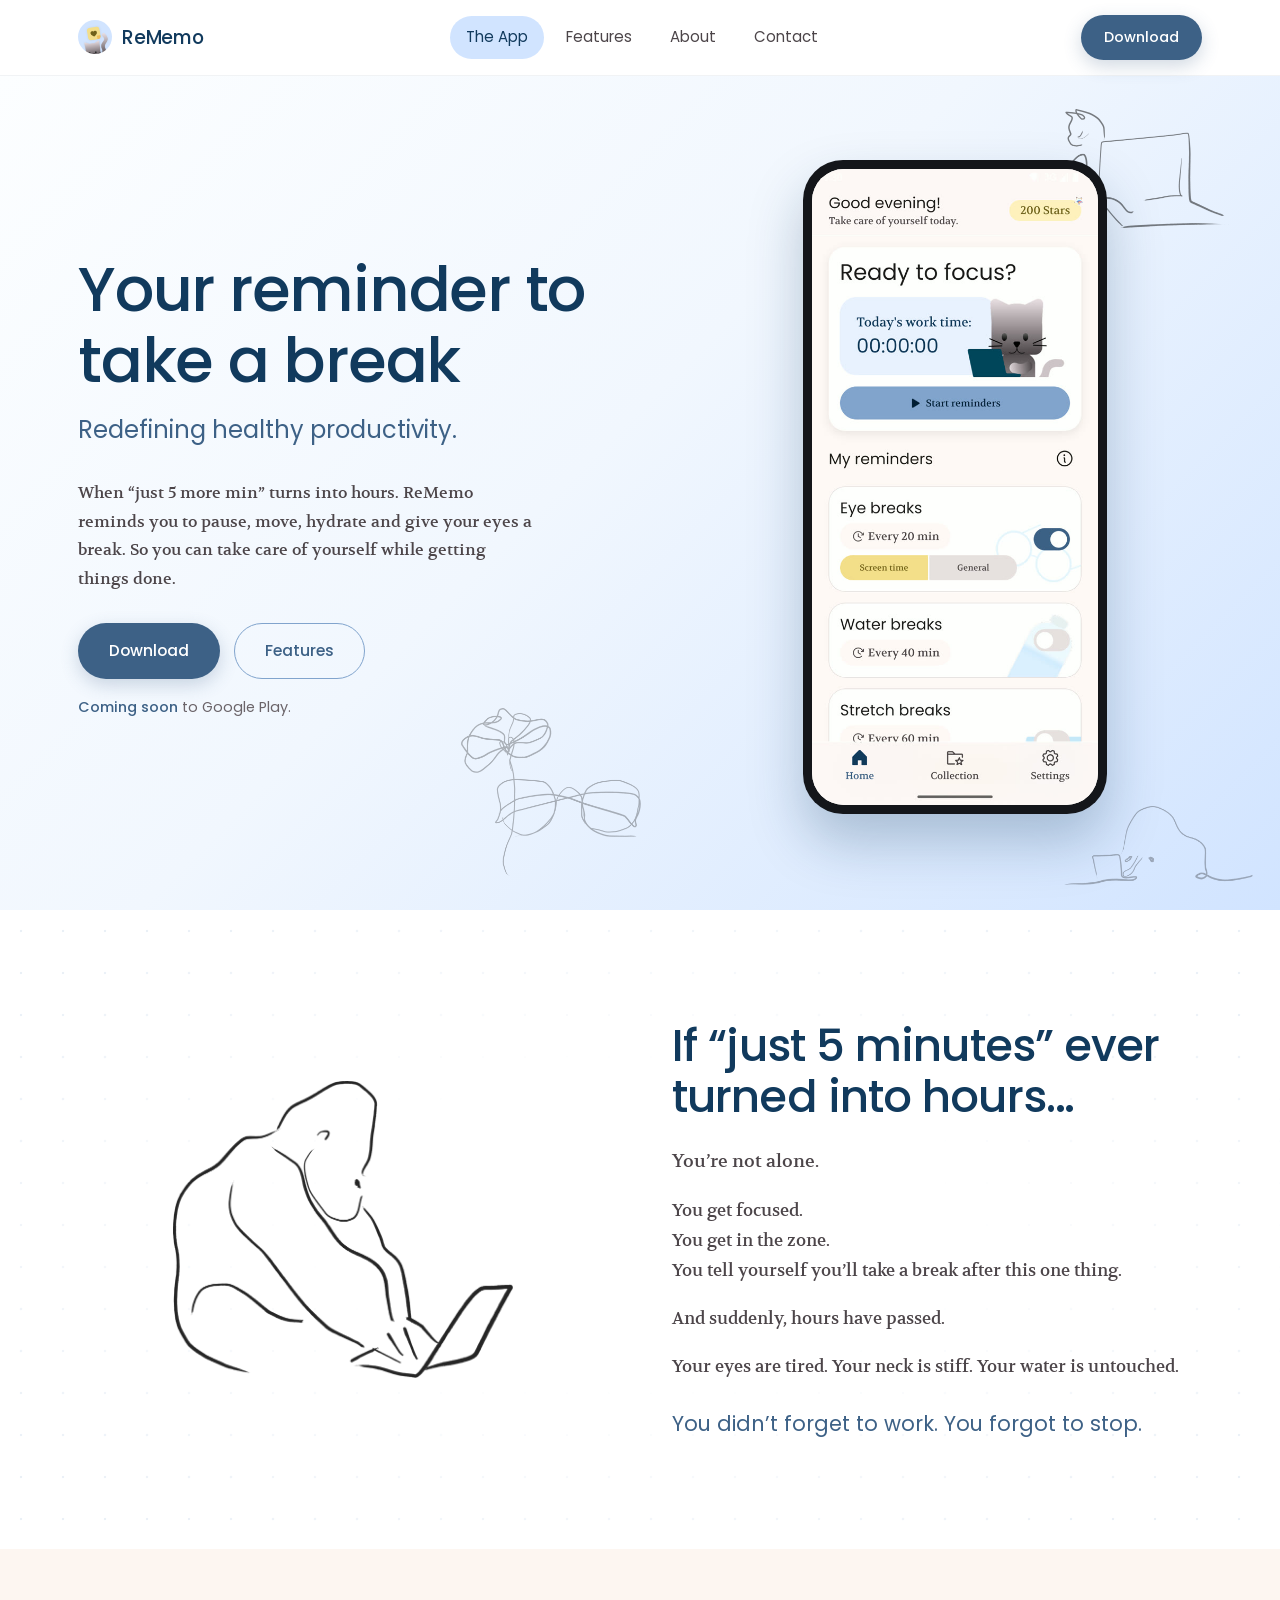
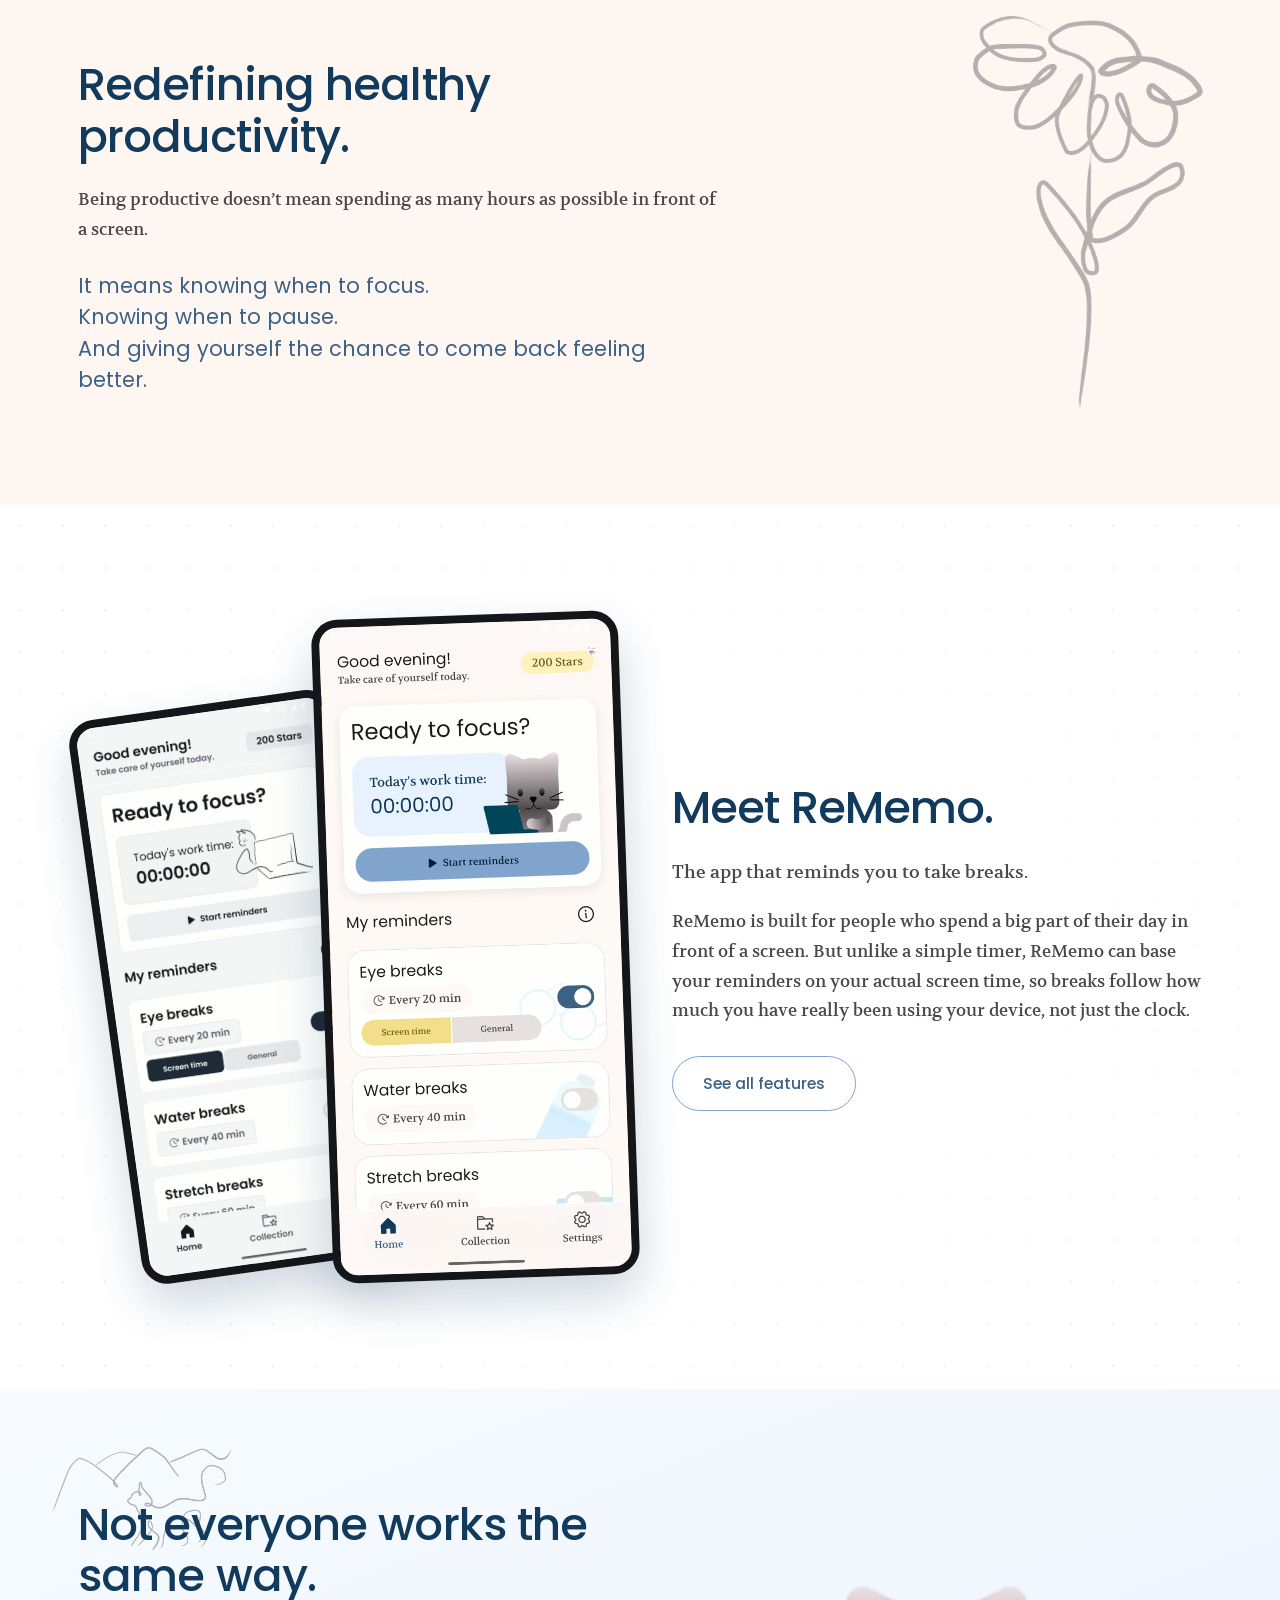
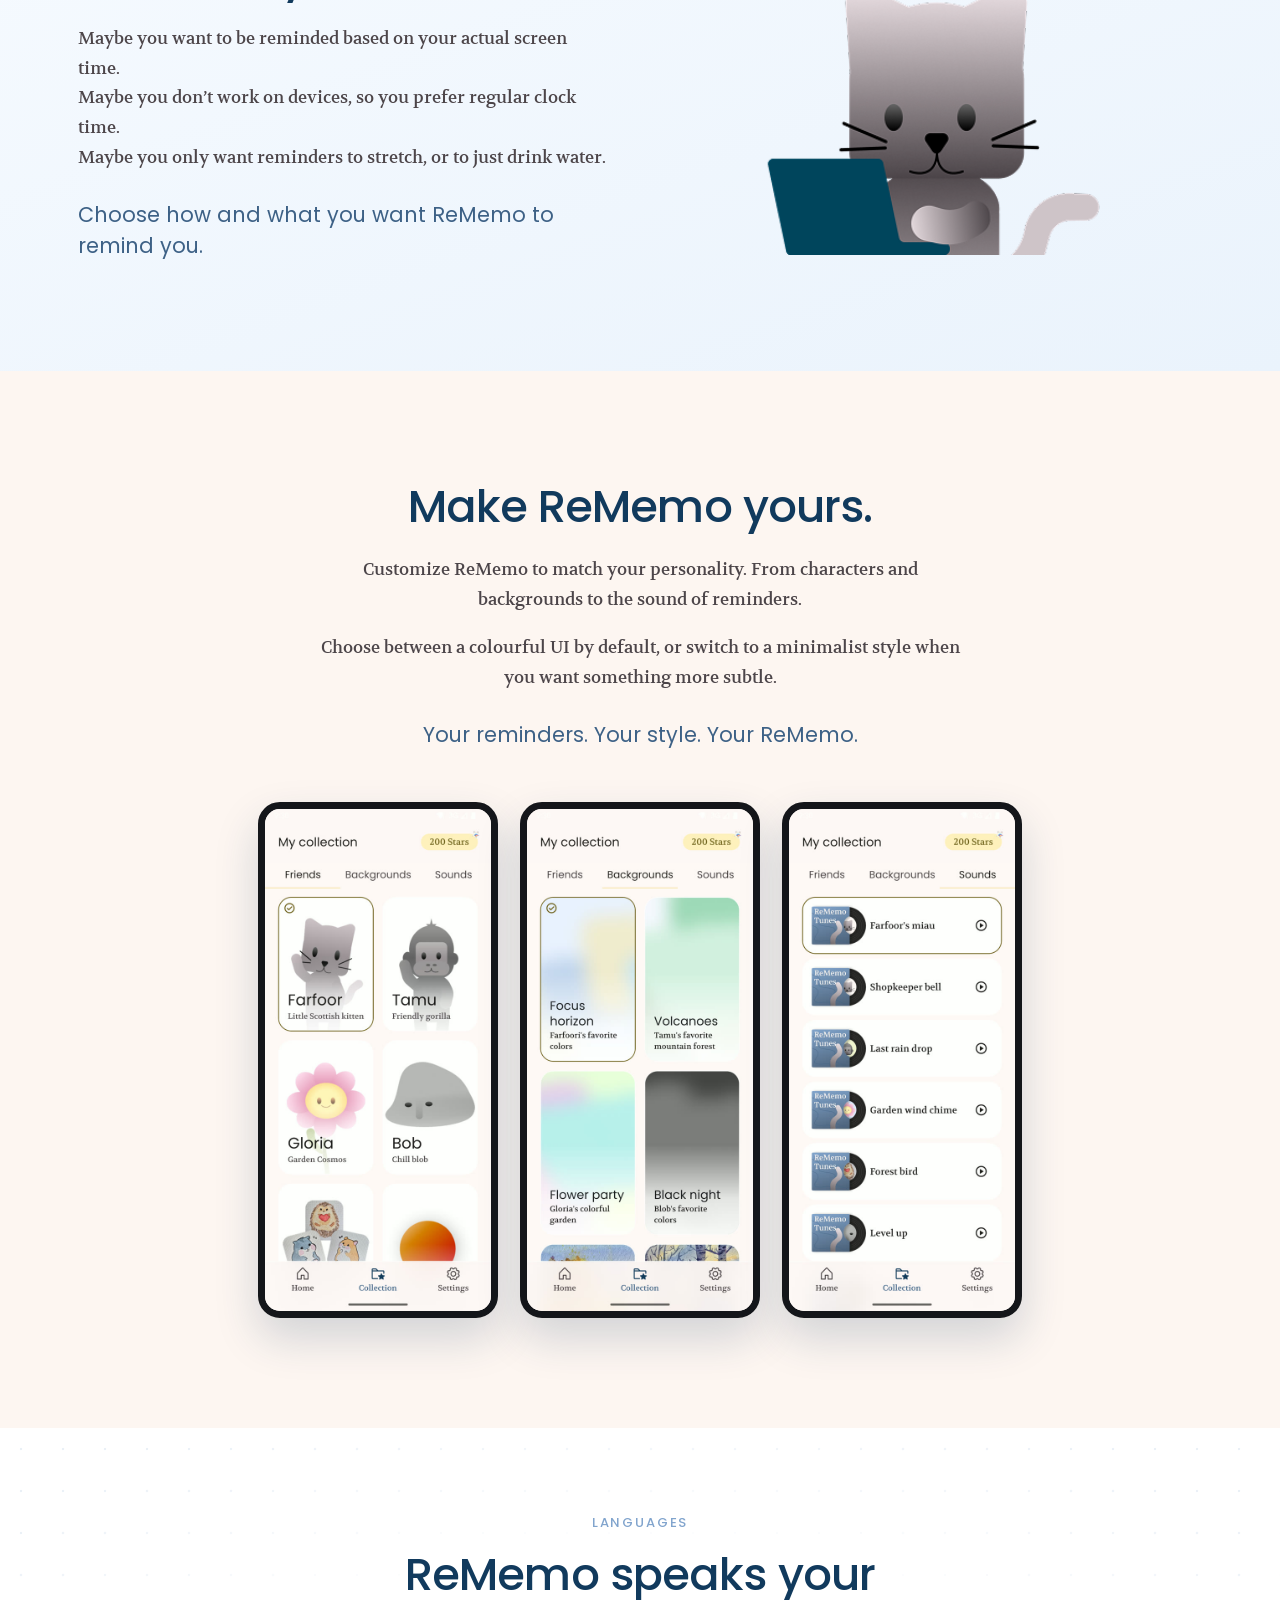
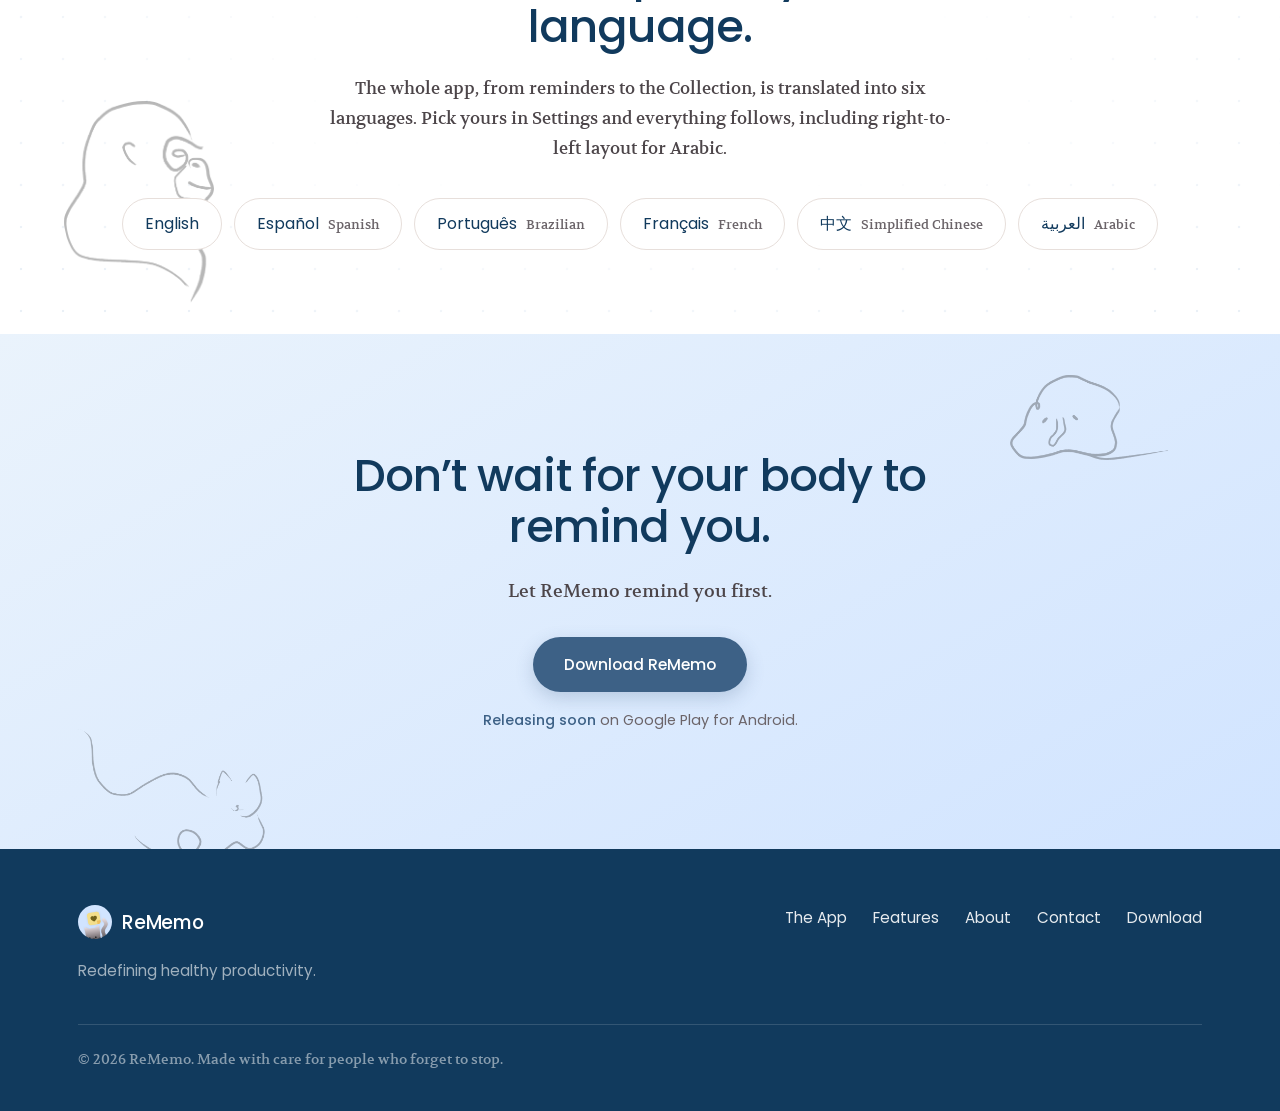
==== index.html @ aa5abb36 "Add languages, release-soon notes and custom reminder rules - a Languages band on the homepage and f" ====
<!doctype html>
<html lang="en">
<head>
<meta charset="utf-8">
<meta name="viewport" content="width=device-width, initial-scale=1">
<title>ReMemo | Your reminder to take a break</title>
<meta name="description" content="ReMemo reminds you to pause, move, hydrate and rest your eyes, based on your actual screen time rather than the clock.">
<meta property="og:title" content="ReMemo | Your reminder to take a break">
<meta property="og:description" content="Redefining healthy productivity. Break reminders that follow how much you have really been using your device.">
<meta property="og:type" content="website">
<meta property="og:image" content="assets/img/logo.png">
<link rel="icon" href="assets/img/favicon.png">
<link rel="preconnect" href="https://fonts.googleapis.com">
<link rel="preconnect" href="https://fonts.gstatic.com" crossorigin>
<link href="https://fonts.googleapis.com/css2?family=Poppins:wght@400;500;600&family=Volkhov:ital,wght@0,400;1,400&display=swap" rel="stylesheet">
<link rel="stylesheet" href="assets/css/style.css">
</head>
<body>

<header class="nav">
  <div class="nav__inner">
    <a class="brand" href="index.html">
      <img src="assets/img/logo.png" alt="">
      ReMemo
    </a>

    <nav>
      <ul class="nav__links">
        <li><a href="index.html" aria-current="page">The App</a></li>
        <li><a href="features.html">Features</a></li>
        <li><a href="about.html">About</a></li>
        <li><a href="contact.html">Contact</a></li>
        <li class="nav__cta-mobile">
          <a href="https://play.google.com/store/apps/details?id=com.rememo.app">Download</a>
        </li>
      </ul>
    </nav>

    <a class="btn btn--primary btn--sm nav__cta" href="https://play.google.com/store/apps/details?id=com.rememo.app">Download</a>

    <button class="nav__toggle" type="button" aria-label="Menu" aria-expanded="false"><span></span></button>
  </div>
</header>

<main>

  <!-- ================= HERO ================= -->
  <section class="hero">
    <img class="doodle doodle--float" src="assets/img/line/cat-work.png" alt=""
         style="top: 4%; right: 4%; width: 175px; --rot: 2deg;">
    <img class="doodle doodle--soft doodle--desktop" src="assets/img/line/flower-glasses.png" alt=""
         style="bottom: 4%; left: 36%; width: 180px;">
    <img class="doodle doodle--soft doodle--float doodle--desktop" src="assets/img/line/blob-work.png" alt=""
         style="bottom: 3%; right: 2%; width: 190px; --rot: -3deg;">

    <div class="container">
      <div class="hero__grid">
        <div>
          <h1>Your reminder to<br>take a break</h1>
          <p class="hero__sub">Redefining healthy productivity.</p>
          <p class="hero__copy">
            When &ldquo;just 5 more min&rdquo; turns into hours. ReMemo reminds you to pause, move,
            hydrate and give your eyes a break. So you can take care of yourself while
            getting things done.
          </p>
          <div class="btn-row">
            <a class="btn btn--primary" href="https://play.google.com/store/apps/details?id=com.rememo.app">Download</a>
            <a class="btn btn--ghost" href="features.html">Features</a>
          </div>
          <p class="note"><strong>Coming soon</strong> to Google Play.</p>
        </div>

        <div class="hero__art">
          <div class="phone">
            <div class="phone__screen">
              <img class="phone__a" src="assets/img/screens/home-minimal-light.jpg" alt="ReMemo home screen in the minimalist style">
              <img class="phone__b" src="assets/img/screens/home-default.jpg" alt="ReMemo home screen in the default colourful style">
            </div>
          </div>
        </div>
      </div>
    </div>
  </section>

  <!-- ================= THE PROBLEM ================= -->
  <section class="section">
    <div class="sparkles"></div>
    <div class="container">
      <div class="split split--art-first">
        <div class="split__art reveal">
          <img class="doodle-inline" src="assets/img/line/gorilla-work.png" alt=""
               style="width: min(340px, 80%); filter: brightness(0); opacity: 0.85;">
        </div>
        <div class="reveal">
          <h2>If &ldquo;just 5 minutes&rdquo; ever turned into hours&hellip;</h2>
          <p class="lead">You&rsquo;re not alone.</p>
          <p>
            You get focused.<br>
            You get in the zone.<br>
            You tell yourself you&rsquo;ll take a break after this one thing.
          </p>
          <p>And suddenly, hours have passed.</p>
          <p>Your eyes are tired. Your neck is stiff. Your water is untouched.</p>
          <p class="accent-line">You didn&rsquo;t forget to work. You forgot to stop.</p>
        </div>
      </div>
    </div>
  </section>

  <!-- ================= THE IDEA ================= -->
  <section class="section section--warm">
    <img class="doodle doodle--soft" src="assets/img/line/flower-happy.png" alt=""
         style="top: 12%; right: 6%; width: 230px;">
    <div class="container">
      <div class="measure reveal">
        <h2>Redefining healthy productivity.</h2>
        <p>
          Being productive doesn&rsquo;t mean spending as many hours as possible in front of
          a screen.
        </p>
        <p class="accent-line">
          It means knowing when to focus.<br>
          Knowing when to pause.<br>
          And giving yourself the chance to come back feeling better.
        </p>
      </div>
    </div>
  </section>

  <!-- ================= MEET REMEMO ================= -->
  <section class="section">
    <div class="sparkles"></div>
    <div class="container">
      <div class="split split--art-first">
        <div class="split__art reveal">
          <div class="phone-pair">
            <img src="assets/img/screens/home-minimal-light.jpg" alt="ReMemo in the minimalist style">
            <img src="assets/img/screens/home-default.jpg" alt="ReMemo in the default style">
          </div>
        </div>
        <div class="reveal">
          <h2>Meet ReMemo.</h2>
          <p class="lead">The app that reminds you to take breaks.</p>
          <p>
            ReMemo is built for people who spend a big part of their day in front of a
            screen. But unlike a simple timer, ReMemo can base your reminders on your
            actual screen time, so breaks follow how much you have really been using
            your device, not just the clock.
          </p>
          <div class="btn-row">
            <a class="btn btn--ghost" href="features.html">See all features</a>
          </div>
        </div>
      </div>
    </div>
  </section>

  <!-- ================= YOUR WAY ================= -->
  <section class="section section--sky">
    <img class="doodle doodle--soft doodle--float" src="assets/img/line/cat-horizon.png" alt=""
         style="top: 10%; left: 4%; width: 180px; --rot: -4deg;">
    <div class="container">
      <div class="split">
        <div class="reveal">
          <h2>Not everyone works the same way.</h2>
          <p>
            Maybe you want to be reminded based on your actual screen time.<br>
            Maybe you don&rsquo;t work on devices, so you prefer regular clock time.<br>
            Maybe you only want reminders to stretch, or to just drink water.
          </p>
          <p class="accent-line">Choose how and what you want ReMemo to remind you.</p>
        </div>
        <div class="split__art reveal">
          <img src="assets/img/cat-colour.png" alt=""
               style="width: min(360px, 82%); margin-inline: auto;">
        </div>
      </div>
    </div>
  </section>

  <!-- ================= MAKE IT YOURS ================= -->
  <section class="section section--warm">
    <div class="container">
      <div class="measure center reveal" style="text-align: center;">
        <h2>Make ReMemo yours.</h2>
        <p>
          Customize ReMemo to match your personality. From characters and backgrounds
          to the sound of reminders.
        </p>
        <p>
          Choose between a colourful UI by default, or switch to a minimalist style
          when you want something more subtle.
        </p>
        <p class="accent-line">Your reminders. Your style. Your ReMemo.</p>
      </div>

      <div class="rail reveal" style="margin-top: 52px;">
        <div class="rail__track">
          <img class="screen-shot" src="assets/img/screens/collection-friends.jpg" alt="Collection of characters to unlock">
          <img class="screen-shot" src="assets/img/screens/collection-backgrounds.jpg" alt="Collection of backgrounds to unlock">
          <img class="screen-shot" src="assets/img/screens/collection-sounds.jpg" alt="Collection of reminder sounds">
          <img class="screen-shot dup" src="assets/img/screens/collection-friends.jpg" alt="" aria-hidden="true">
          <img class="screen-shot dup" src="assets/img/screens/collection-backgrounds.jpg" alt="" aria-hidden="true">
          <img class="screen-shot dup" src="assets/img/screens/collection-sounds.jpg" alt="" aria-hidden="true">
        </div>
      </div>
    </div>
  </section>

  <!-- ================= LANGUAGES ================= -->
  <section class="section section--tight">
    <div class="sparkles"></div>
    <img class="doodle doodle--soft" src="assets/img/line/gorilla-happy.png" alt=""
         style="bottom: 6%; left: 5%; width: 150px;">
    <div class="container">
      <div class="measure center reveal" style="text-align: center;">
        <p class="eyebrow">Languages</p>
        <h2>ReMemo speaks your language.</h2>
        <p>
          The whole app, from reminders to the Collection, is translated into six
          languages. Pick yours in Settings and everything follows, including
          right-to-left layout for Arabic.
        </p>
      </div>

      <div class="langs reveal">
        <div class="lang">English</div>
        <div class="lang">Espa&ntilde;ol <span>Spanish</span></div>
        <div class="lang">Portugu&ecirc;s <span>Brazilian</span></div>
        <div class="lang">Fran&ccedil;ais <span>French</span></div>
        <div class="lang">&#20013;&#25991; <span>Simplified Chinese</span></div>
        <div class="lang">&#1575;&#1604;&#1593;&#1585;&#1576;&#1610;&#1577; <span>Arabic</span></div>
      </div>
    </div>
  </section>

  <!-- ================= CTA ================= -->
  <section class="cta">
    <img class="doodle doodle--soft" src="assets/img/line/cat-happy.png" alt=""
         style="bottom: -4%; left: 6%; width: 190px;">
    <img class="doodle doodle--soft" src="assets/img/line/blob-happy.png" alt=""
         style="top: 8%; right: 7%; width: 180px;">
    <div class="container">
      <div class="reveal">
        <h2>Don&rsquo;t wait for your body to remind you.</h2>
        <p class="lead" style="max-width: 520px; margin-inline: auto;">
          Let ReMemo remind you first.
        </p>
        <div class="btn-row" style="justify-content: center;">
          <a class="btn btn--primary" href="https://play.google.com/store/apps/details?id=com.rememo.app">Download ReMemo</a>
        </div>
        <p class="note"><strong>Releasing soon</strong> on Google Play for Android.</p>
      </div>
    </div>
  </section>

</main>

<footer class="footer">
  <div class="container">
    <div class="footer__top">
      <div>
        <a class="brand" href="index.html">
          <img src="assets/img/logo.png" alt="">
          ReMemo
        </a>
        <p class="footer__tag">Redefining healthy productivity.</p>
      </div>
      <nav class="footer__links">
        <a href="index.html">The App</a>
        <a href="features.html">Features</a>
        <a href="about.html">About</a>
        <a href="contact.html">Contact</a>
        <a href="https://play.google.com/store/apps/details?id=com.rememo.app">Download</a>
      </nav>
    </div>
    <p class="footer__bottom">&copy; 2026 ReMemo. Made with care for people who forget to stop.</p>
  </div>
</footer>

<script src="assets/js/main.js"></script>
</body>
</html>
---- assets/css/style.css ----
/* ==========================================================================
   ReMemo — marketing site
   Design system lifted from the app itself (src/constants/theme.ts):
   the MD3 palette, Poppins for headings, Volkhov for body copy.
   ========================================================================== */

:root {
  /* Ink */
  --ink: #113A5D;          /* onPrimaryContainer — headings */
  --ink-strong: #1D1B1A;   /* onSurface */
  --body: #4C4549;         /* onSurfaceVariant */
  --body-soft: #6B6469;

  /* Brand */
  --primary: #3D6186;
  --primary-dark: #2F4E6E;
  --primary-soft: #81A4CD;
  --sky: #D1E4FF;
  --sky-pale: #EAF3FC;
  --yellow: #F3DE8A;
  --yellow-ink: #6D5E17;

  /* Surfaces */
  --white: #FFFFFF;
  --cream: #FFF8F6;
  --warm: #FDF6F1;
  --line: #E7DFDB;

  /* Shape */
  --r-sm: 12px;
  --r-md: 20px;
  --r-lg: 28px;
  --r-pill: 999px;

  --container: 1180px;
  --nav-h: 76px;
}

/* --------------------------------------------------------------------------
   Reset
   -------------------------------------------------------------------------- */
*, *::before, *::after { box-sizing: border-box; }

html { scroll-behavior: smooth; }

body {
  margin: 0;
  background: var(--white);
  color: var(--body);
  font-family: 'Volkhov', Georgia, 'Times New Roman', serif;
  font-size: 17px;
  line-height: 1.75;
  -webkit-font-smoothing: antialiased;
  overflow-x: hidden;
}

img { max-width: 100%; display: block; }

a { color: var(--primary); }

h1, h2, h3, h4, .font-display {
  font-family: 'Poppins', 'Segoe UI', system-ui, sans-serif;
  color: var(--ink);
  font-weight: 500;
  line-height: 1.15;
  letter-spacing: -0.02em;
  margin: 0 0 0.5em;
}

h1 { font-size: clamp(2.4rem, 5.2vw, 3.9rem); }
h2 { font-size: clamp(1.9rem, 3.6vw, 2.8rem); }
h3 { font-size: clamp(1.3rem, 2vw, 1.65rem); }

p { margin: 0 0 1.1em; }
p:last-child { margin-bottom: 0; }

.container {
  width: 100%;
  max-width: var(--container);
  margin-inline: auto;
  padding-inline: 28px;
}

/* --------------------------------------------------------------------------
   Navigation
   -------------------------------------------------------------------------- */
.nav {
  position: sticky;
  top: 0;
  z-index: 100;
  height: var(--nav-h);
  display: flex;
  align-items: center;
  backdrop-filter: blur(14px);
  -webkit-backdrop-filter: blur(14px);
  background: rgba(255, 255, 255, 0.72);
  border-bottom: 1px solid rgba(17, 58, 93, 0.06);
}

.nav__inner {
  display: flex;
  align-items: center;
  justify-content: space-between;
  gap: 24px;
  width: 100%;
  max-width: var(--container);
  margin-inline: auto;
  padding-inline: 28px;
}

.brand {
  display: inline-flex;
  align-items: center;
  gap: 10px;
  font-family: 'Poppins', sans-serif;
  font-size: 1.18rem;
  font-weight: 500;
  color: var(--ink);
  text-decoration: none;
  letter-spacing: -0.01em;
}
.brand img {
  width: 34px;
  height: 34px;
  border-radius: 50%;
  object-fit: cover;
}

.nav__links {
  display: flex;
  align-items: center;
  gap: 6px;
  list-style: none;
  margin: 0;
  padding: 0;
}
.nav__links a {
  display: inline-block;
  padding: 8px 16px;
  border-radius: var(--r-pill);
  font-family: 'Poppins', sans-serif;
  font-size: 0.94rem;
  color: var(--body);
  text-decoration: none;
  transition: background 0.18s ease, color 0.18s ease;
}
.nav__links a:hover { background: rgba(129, 164, 205, 0.16); color: var(--ink); }
.nav__links a[aria-current='page'] { background: var(--sky); color: var(--ink); }

.nav__toggle {
  display: none;
  width: 42px;
  height: 42px;
  border: 1px solid rgba(17, 58, 93, 0.14);
  border-radius: var(--r-sm);
  background: transparent;
  cursor: pointer;
  padding: 0;
  position: relative;
}
.nav__toggle span,
.nav__toggle span::before,
.nav__toggle span::after {
  position: absolute;
  left: 50%;
  width: 18px;
  height: 1.8px;
  background: var(--ink);
  border-radius: 2px;
  transform: translateX(-50%);
  transition: transform 0.2s ease, opacity 0.2s ease;
}
.nav__toggle span { top: 50%; margin-top: -0.9px; }
.nav__toggle span::before { content: ''; top: -6px; left: 50%; }
.nav__toggle span::after { content: ''; top: 6px; left: 50%; }
.nav__toggle[aria-expanded='true'] span { background: transparent; }
.nav__toggle[aria-expanded='true'] span::before { transform: translateX(-50%) translateY(6px) rotate(45deg); }
.nav__toggle[aria-expanded='true'] span::after { transform: translateX(-50%) translateY(-6px) rotate(-45deg); }

/* --------------------------------------------------------------------------
   Buttons
   -------------------------------------------------------------------------- */
.btn {
  display: inline-flex;
  align-items: center;
  justify-content: center;
  gap: 9px;
  padding: 13px 30px;
  border-radius: var(--r-pill);
  font-family: 'Poppins', sans-serif;
  font-size: 0.98rem;
  font-weight: 500;
  text-decoration: none;
  cursor: pointer;
  border: 1.5px solid transparent;
  transition: transform 0.18s ease, background 0.18s ease, box-shadow 0.18s ease;
  white-space: nowrap;
}
.btn:hover { transform: translateY(-2px); }

.btn--primary {
  background: var(--primary);
  color: var(--white);
  box-shadow: 0 6px 18px rgba(61, 97, 134, 0.24);
}
.btn--primary:hover { background: var(--primary-dark); box-shadow: 0 10px 24px rgba(61, 97, 134, 0.3); }

.btn--ghost {
  background: transparent;
  color: var(--primary);
  border-color: var(--primary-soft);
}
.btn--ghost:hover { background: rgba(129, 164, 205, 0.14); }

.btn--sm { padding: 9px 22px; font-size: 0.9rem; }

.btn-row {
  display: flex;
  flex-wrap: wrap;
  gap: 14px;
  margin-top: 30px;
}

/* --------------------------------------------------------------------------
   Sections
   -------------------------------------------------------------------------- */
.section { position: relative; padding: 110px 0; overflow: hidden; }
.section--warm { background: var(--warm); }
.section--cream { background: var(--cream); }
.section--sky { background: linear-gradient(160deg, #F7FBFF 0%, var(--sky-pale) 100%); }
.section--tight { padding: 84px 0; }

.eyebrow {
  font-family: 'Poppins', sans-serif;
  font-size: 0.82rem;
  font-weight: 500;
  letter-spacing: 0.14em;
  text-transform: uppercase;
  color: var(--primary-soft);
  margin-bottom: 14px;
}

.lead { font-size: 1.12rem; }

/* The blue pull-line the design uses to land each section's point. */
.accent-line {
  font-family: 'Poppins', sans-serif;
  font-size: clamp(1.05rem, 1.7vw, 1.3rem);
  color: var(--primary);
  line-height: 1.5;
  margin-top: 26px;
}

.measure { max-width: 640px; }
.measure-narrow { max-width: 540px; }
.center { text-align: center; margin-inline: auto; }

/* Sparkle watermark, as in the reference design */
.sparkles {
  position: absolute;
  inset: 0;
  pointer-events: none;
  background-image: radial-gradient(circle, rgba(129, 164, 205, 0.22) 1.4px, transparent 1.6px);
  background-size: 42px 42px;
  -webkit-mask-image: radial-gradient(ellipse 60% 60% at 50% 50%, transparent 40%, #000 100%);
  mask-image: radial-gradient(ellipse 60% 60% at 50% 50%, transparent 40%, #000 100%);
  opacity: 0.75;
}

/* --------------------------------------------------------------------------
   Decorative line art
   -------------------------------------------------------------------------- */
/* Copy always sits above the decoration. Without this the drawings paint over
   headings in the sections whose content is not itself a positioned .split. */
.section > .container,
.cta > .container,
.page-head > .container,
.hero > .container { position: relative; z-index: 2; }

.doodle {
  position: absolute;
  pointer-events: none;
  user-select: none;
  opacity: 0.5;
  filter: brightness(0) saturate(100%);
}
.doodle--soft { opacity: 0.28; }

@keyframes float-slow {
  0%, 100% { transform: translateY(0) rotate(var(--rot, 0deg)); }
  50% { transform: translateY(-14px) rotate(var(--rot, 0deg)); }
}
.doodle--float { animation: float-slow 9s ease-in-out infinite; }

/* --------------------------------------------------------------------------
   Hero
   -------------------------------------------------------------------------- */
.hero {
  position: relative;
  padding: 84px 0 96px;
  background: linear-gradient(135deg, #FCFEFF 0%, #F1F7FE 46%, var(--sky) 100%);
  overflow: hidden;
}

.hero__grid {
  display: grid;
  grid-template-columns: minmax(0, 1fr) minmax(0, 0.85fr);
  gap: 48px;
  align-items: center;
  position: relative;
  z-index: 2;
}

.hero h1 { margin-bottom: 12px; }

.hero__sub {
  font-family: 'Poppins', sans-serif;
  font-size: clamp(1.15rem, 2vw, 1.5rem);
  color: var(--primary);
  margin: 0 0 28px;
  font-weight: 400;
}

.hero__copy { max-width: 460px; font-size: 1.02rem; }

/* Phone that morphs between the app's two visual styles — the motion the
   reference video opens with. */
/* A drawn handset rather than a photographed mockup: the screenshots inside
   carry their own status bar, and a real frame would fight it. */
.phone {
  width: min(304px, 82%);
  margin-inline: auto;
  padding: 9px;
  border-radius: 40px;
  background: #14161A;
  box-shadow: 0 28px 54px rgba(17, 58, 93, 0.26);
}
/**
 * The screen carries the aspect, not the frame.
 *
 * Putting 9/20 on the frame leaves the inner box a different ratio once the
 * bezel is subtracted, and `cover` then eats the status bar off the top of the
 * screenshot. Sized here, the screen is exactly the phone's own 1080x2400 and
 * nothing is cropped.
 */
.phone__screen {
  position: relative;
  aspect-ratio: 9 / 20;
  border-radius: 32px;
  overflow: hidden;
}
.phone img {
  position: absolute;
  inset: 0;
  width: 100%;
  height: 100%;
  object-fit: cover;
}
.phone__a { animation: style-a 12s ease-in-out infinite; }
.phone__b { animation: style-b 12s ease-in-out infinite; }

@keyframes style-a {
  0%, 38% { opacity: 1; }
  50%, 88% { opacity: 0; }
  100% { opacity: 1; }
}
@keyframes style-b {
  0%, 38% { opacity: 0; }
  50%, 88% { opacity: 1; }
  100% { opacity: 0; }
}
/* --------------------------------------------------------------------------
   Split blocks (text + artwork)
   -------------------------------------------------------------------------- */
.split {
  display: grid;
  grid-template-columns: repeat(2, minmax(0, 1fr));
  gap: 64px;
  align-items: center;
  position: relative;
  z-index: 2;
}
.split--art-first .split__art { order: -1; }
.split__art img { margin-inline: auto; }

.phone-pair {
  position: relative;
  display: flex;
  justify-content: center;
  align-items: flex-end;
  gap: 0;
}
.phone-pair img {
  width: 58%;
  border-radius: 26px;
  box-shadow: 0 22px 48px rgba(17, 58, 93, 0.2);
  border: 8px solid #14161A;
}
.phone-pair img:first-child {
  transform: rotate(-8deg) translateX(18%);
  width: 50%;
  z-index: 1;
}
.phone-pair img:last-child { transform: rotate(-2deg); z-index: 2; }

.screen-shot {
  border-radius: 22px;
  box-shadow: 0 20px 44px rgba(17, 58, 93, 0.18);
  border: 7px solid #14161A;
  width: min(300px, 100%);
}

.shot-row {
  display: flex;
  gap: 22px;
  justify-content: center;
  flex-wrap: wrap;
}
.shot-row .screen-shot { width: min(240px, 44vw); }

/**
 * A rail of screenshots that drifts sideways.
 *
 * On a wide screen the three fit side by side and simply sit there; the
 * duplicate set is hidden and nothing moves. Narrow, they would stack into a
 * tall column, so the rail slides instead and the duplicates make the loop
 * seamless (translating exactly half the track lands the copy where the
 * original started).
 */
.rail { position: relative; z-index: 2; }
.rail__track {
  display: flex;
  gap: 22px;
  justify-content: center;
  align-items: flex-start;
}
.rail__track .dup { display: none; }
.rail__track img { width: min(240px, 44vw); flex: none; }

@keyframes rail-drift {
  from { transform: translateX(0); }
  to { transform: translateX(-50%); }
}

/* --------------------------------------------------------------------------
   Feature list (features page)
   -------------------------------------------------------------------------- */
.feature {
  display: grid;
  grid-template-columns: repeat(2, minmax(0, 1fr));
  gap: 64px;
  align-items: center;
  padding: 82px 0;
  position: relative;
  z-index: 2;
}
.feature + .feature { border-top: 1px solid var(--line); }
.feature--flip .feature__art { order: -1; }

.feature__tag {
  display: inline-flex;
  align-items: center;
  gap: 8px;
  padding: 6px 15px;
  border-radius: var(--r-pill);
  background: var(--sky);
  color: var(--ink);
  font-family: 'Poppins', sans-serif;
  font-size: 0.8rem;
  letter-spacing: 0.04em;
  margin-bottom: 16px;
}

.feature__art {
  display: flex;
  justify-content: center;
  align-items: center;
}
.feature__art .doodle-inline {
  width: min(320px, 78%);
  opacity: 0.85;
  filter: brightness(0) saturate(100%);
}

/* --------------------------------------------------------------------------
   Cards
   -------------------------------------------------------------------------- */
.cards {
  display: grid;
  grid-template-columns: repeat(auto-fit, minmax(280px, 1fr));
  gap: 26px;
  margin-top: 44px;
  position: relative;
  z-index: 2;
}
/* Four cards would otherwise break three-and-one, which reads as a mistake. */
@media (min-width: 780px) {
  .cards--two { grid-template-columns: repeat(2, minmax(0, 1fr)); }
}

.card {
  display: flex;
  flex-direction: column;
  background: var(--white);
  border: 1px solid var(--line);
  border-radius: var(--r-lg);
  padding: 32px 30px;
  transition: transform 0.22s ease, box-shadow 0.22s ease;
}
.card:hover { transform: translateY(-4px); box-shadow: 0 16px 34px rgba(17, 58, 93, 0.1); }
.card h3 { margin-bottom: 10px; }
.card__icon { font-size: 1.9rem; line-height: 1; margin-bottom: 16px; }

/* "Coming soon to Google Play", under a Download button that cannot lead
   anywhere yet. */
.note {
  font-family: 'Poppins', sans-serif;
  font-size: 0.9rem;
  color: var(--body-soft);
  margin-top: 16px;
}
.note strong { color: var(--primary); font-weight: 500; }

/* The app's six UI languages, in their own scripts. */
.langs {
  display: flex;
  flex-wrap: wrap;
  gap: 12px;
  justify-content: center;
  margin-top: 34px;
  position: relative;
  z-index: 2;
}
.lang {
  display: inline-flex;
  align-items: baseline;
  gap: 9px;
  padding: 11px 22px;
  border-radius: var(--r-pill);
  background: var(--white);
  border: 1px solid var(--line);
  font-family: 'Poppins', sans-serif;
  font-size: 1rem;
  color: var(--ink);
  white-space: nowrap;
}
.lang span {
  font-family: 'Volkhov', Georgia, serif;
  font-size: 0.82rem;
  color: var(--body-soft);
}

.chip {
  /* Pushed to the bottom so the badges line up across cards of different
     text lengths, which is otherwise the first thing the eye catches. */
  align-self: flex-start;
  margin-top: auto;
  padding-top: 5px;
  padding: 5px 14px;
  border-radius: var(--r-pill);
  background: var(--yellow);
  color: var(--yellow-ink);
  font-family: 'Poppins', sans-serif;
  font-size: 0.78rem;
  letter-spacing: 0.05em;
}

/* --------------------------------------------------------------------------
   Prose (about, contact)
   -------------------------------------------------------------------------- */
.prose { max-width: 720px; margin-inline: auto; position: relative; z-index: 2; }
.prose p { font-size: 1.05rem; }
.prose p.pull {
  font-family: 'Poppins', sans-serif;
  color: var(--primary);
  font-size: 1.22rem;
  line-height: 1.5;
  margin: 32px 0;
}

.page-head {
  padding: 76px 0 54px;
  background: linear-gradient(150deg, #FCFEFF 0%, var(--sky-pale) 100%);
  position: relative;
  overflow: hidden;
  text-align: center;
}
.page-head p { max-width: 620px; margin-inline: auto; }

/* --------------------------------------------------------------------------
   Closing CTA
   -------------------------------------------------------------------------- */
.cta {
  text-align: center;
  padding: 116px 0;
  background: linear-gradient(150deg, var(--sky-pale) 0%, var(--sky) 100%);
  position: relative;
  overflow: hidden;
}
.cta h2 { max-width: 640px; margin-inline: auto; }

/* --------------------------------------------------------------------------
   Footer
   -------------------------------------------------------------------------- */
.footer {
  background: var(--ink);
  color: rgba(255, 255, 255, 0.72);
  padding: 56px 0 40px;
  font-size: 0.95rem;
}
.footer a { color: rgba(255, 255, 255, 0.9); text-decoration: none; }
.footer a:hover { text-decoration: underline; }
.footer__top {
  display: flex;
  flex-wrap: wrap;
  gap: 28px;
  justify-content: space-between;
  align-items: flex-start;
}
.footer .brand { color: var(--white); }
.footer__tag { font-family: 'Poppins', sans-serif; margin-top: 10px; color: rgba(255,255,255,0.6); }
.footer__links { display: flex; gap: 26px; flex-wrap: wrap; font-family: 'Poppins', sans-serif; }
.footer__bottom {
  margin-top: 40px;
  padding-top: 22px;
  border-top: 1px solid rgba(255, 255, 255, 0.14);
  font-size: 0.86rem;
  color: rgba(255, 255, 255, 0.5);
}

/* --------------------------------------------------------------------------
   Scroll reveal
   -------------------------------------------------------------------------- */
.reveal {
  opacity: 0;
  transform: translateY(22px);
  transition: opacity 0.7s ease, transform 0.7s ease;
}
.reveal.is-visible { opacity: 1; transform: none; }

/* --------------------------------------------------------------------------
   Responsive
   -------------------------------------------------------------------------- */
@media (max-width: 900px) {
  .hero__grid,
  .split,
  .feature { grid-template-columns: minmax(0, 1fr); gap: 40px; }

  .split--art-first .split__art,
  .feature--flip .feature__art { order: 0; }

  .hero { padding: 56px 0 72px; }
  .section { padding: 76px 0; }
  .feature { padding: 56px 0; }
  .measure, .measure-narrow, .hero__copy { max-width: none; }

  .nav__toggle { display: block; }
  .nav__links {
    position: absolute;
    top: var(--nav-h);
    left: 0;
    right: 0;
    flex-direction: column;
    align-items: stretch;
    gap: 2px;
    padding: 14px 20px 22px;
    background: rgba(255, 255, 255, 0.97);
    backdrop-filter: blur(14px);
    border-bottom: 1px solid rgba(17, 58, 93, 0.08);
    display: none;
  }
  .nav__links.is-open { display: flex; }
  .nav__links a { padding: 12px 16px; }
  .nav__cta { display: none; }
  .nav__links .nav__cta-mobile { display: block; }

  /* Kept on phones, at about half size: the drawings are most of the
     personality, and dropping them left whole sections looking like plain
     text. Anything that would land on the copy is opted out with
     .doodle--desktop instead. */
  /* Pinned to one corner rather than the tuned desktop positions, which at
     phone width land in the middle of the copy. */
  .doodle {
    width: 104px !important;
    opacity: 0.3;
    top: auto !important;
    left: auto !important;
    right: 10px !important;
    bottom: 14px !important;
  }
  .doodle--desktop { display: none; }
}

@media (min-width: 901px) {
  .nav__links .nav__cta-mobile { display: none; }
}

@media (max-width: 900px) {
  /* Both styles stay visible, just smaller: showing one of two defeats the
     point of the section. */
  .phone-pair img { width: 46%; }
  .phone-pair img:first-child { width: 40%; }

  .rail { overflow: hidden; margin-inline: -20px; }
  .rail__track {
    width: max-content;
    justify-content: flex-start;
    animation: rail-drift 34s linear infinite;
    padding-inline: 20px;
  }
  .rail__track .dup { display: block; }
  .rail__track img { width: 190px; }

  .feature__art .doodle-inline { width: min(148px, 42%); }
}

@media (max-width: 560px) {
  body { font-size: 16px; }
  .container, .nav__inner { padding-inline: 20px; }
  .section { padding: 60px 0; }
  .cta { padding: 84px 0; }
  .phone-pair img { width: 48%; }
  .phone-pair img:first-child { width: 42%; }
  .rail__track img { width: 168px; }
}

@media (prefers-reduced-motion: reduce) {
  html { scroll-behavior: auto; }
  .reveal { opacity: 1; transform: none; transition: none; }
  .doodle--float,
  .phone__a, .phone__b { animation: none; }
  .phone__b { opacity: 0; }
  .rail__track { animation: none; }
  .btn:hover, .card:hover { transform: none; }
}
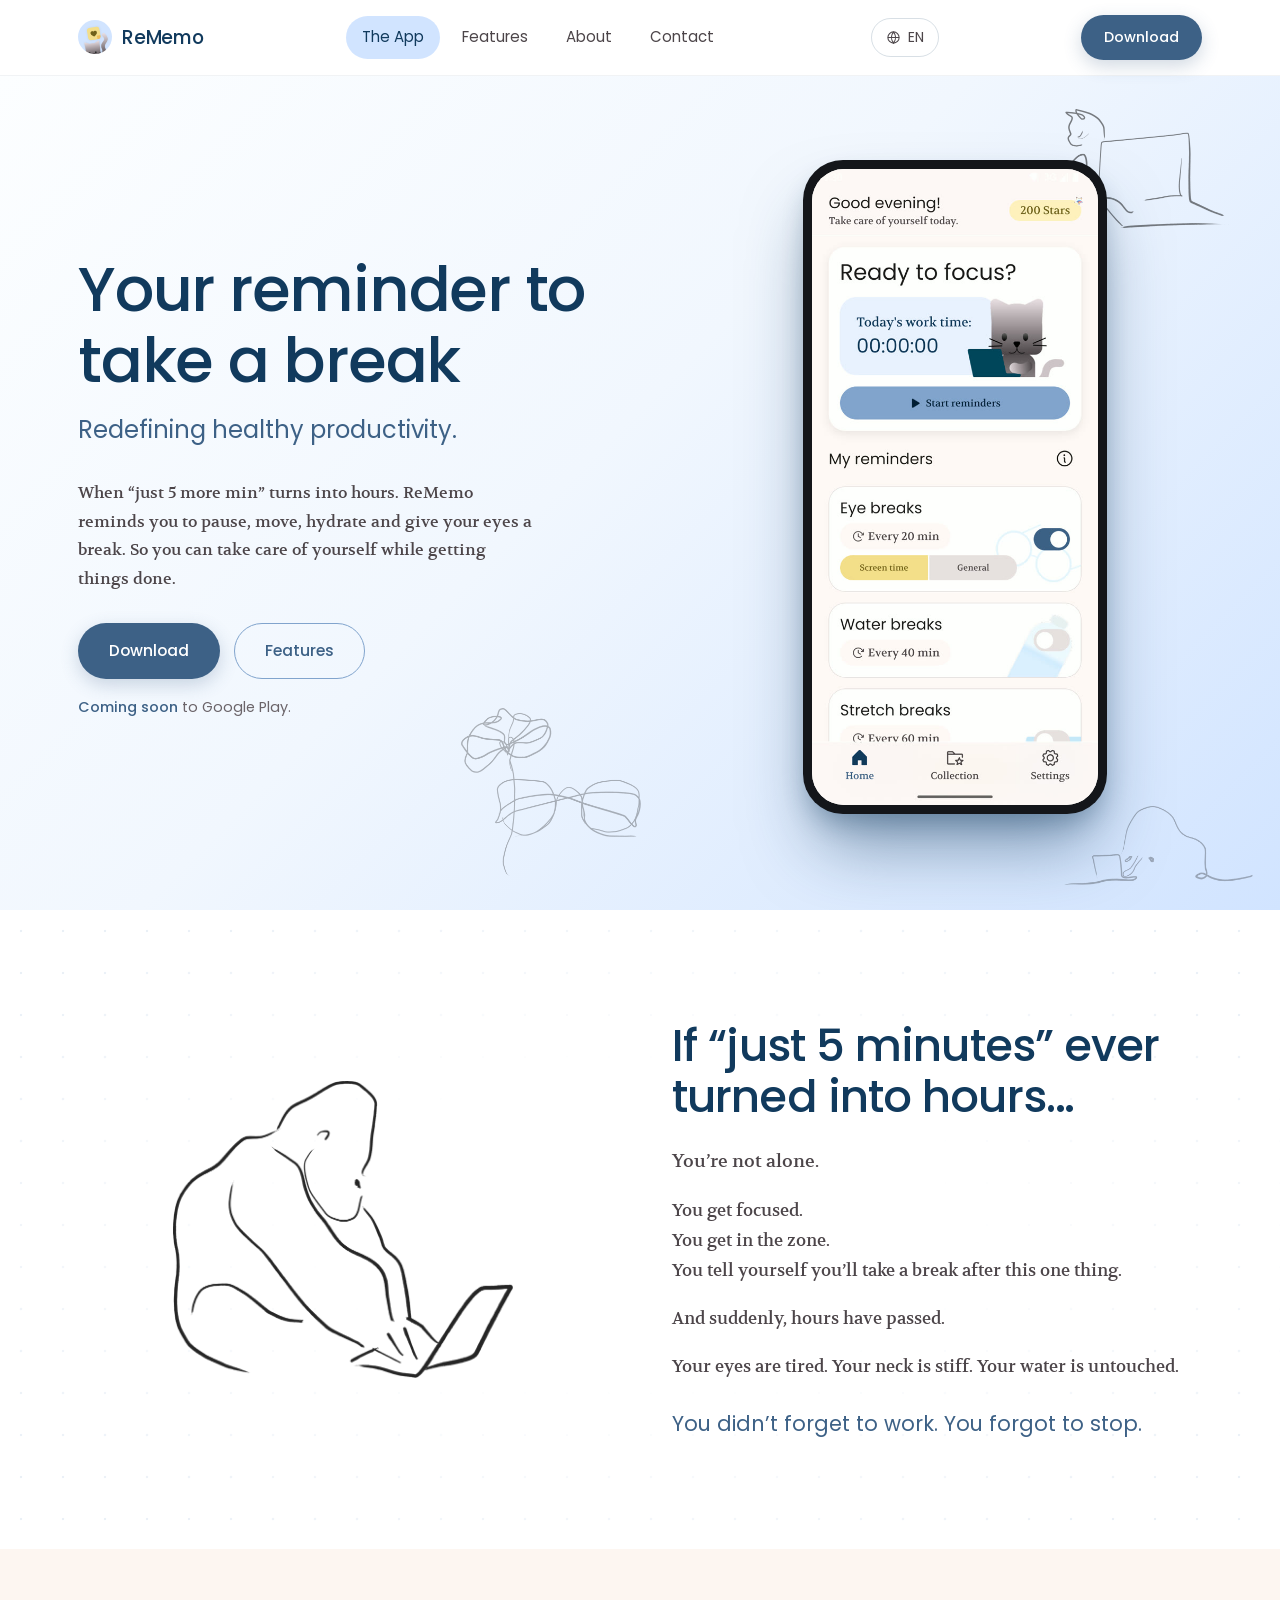
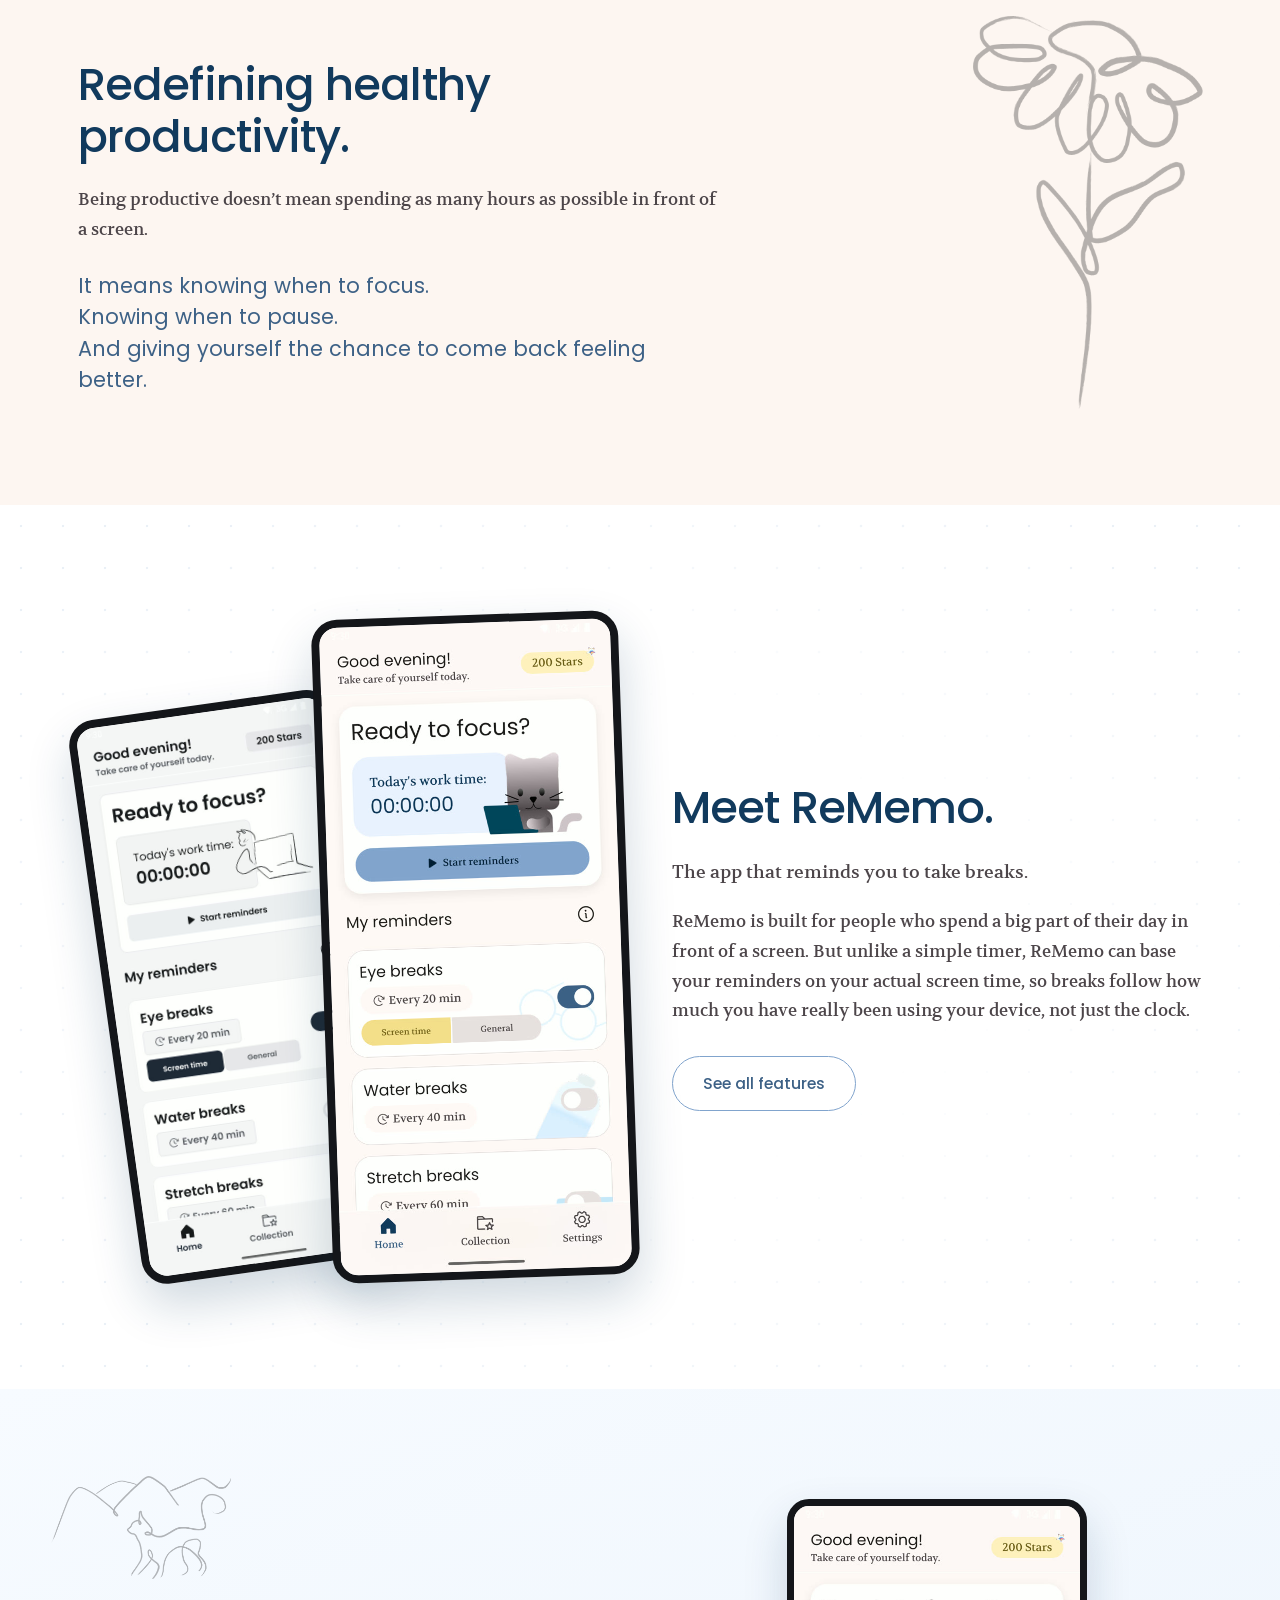
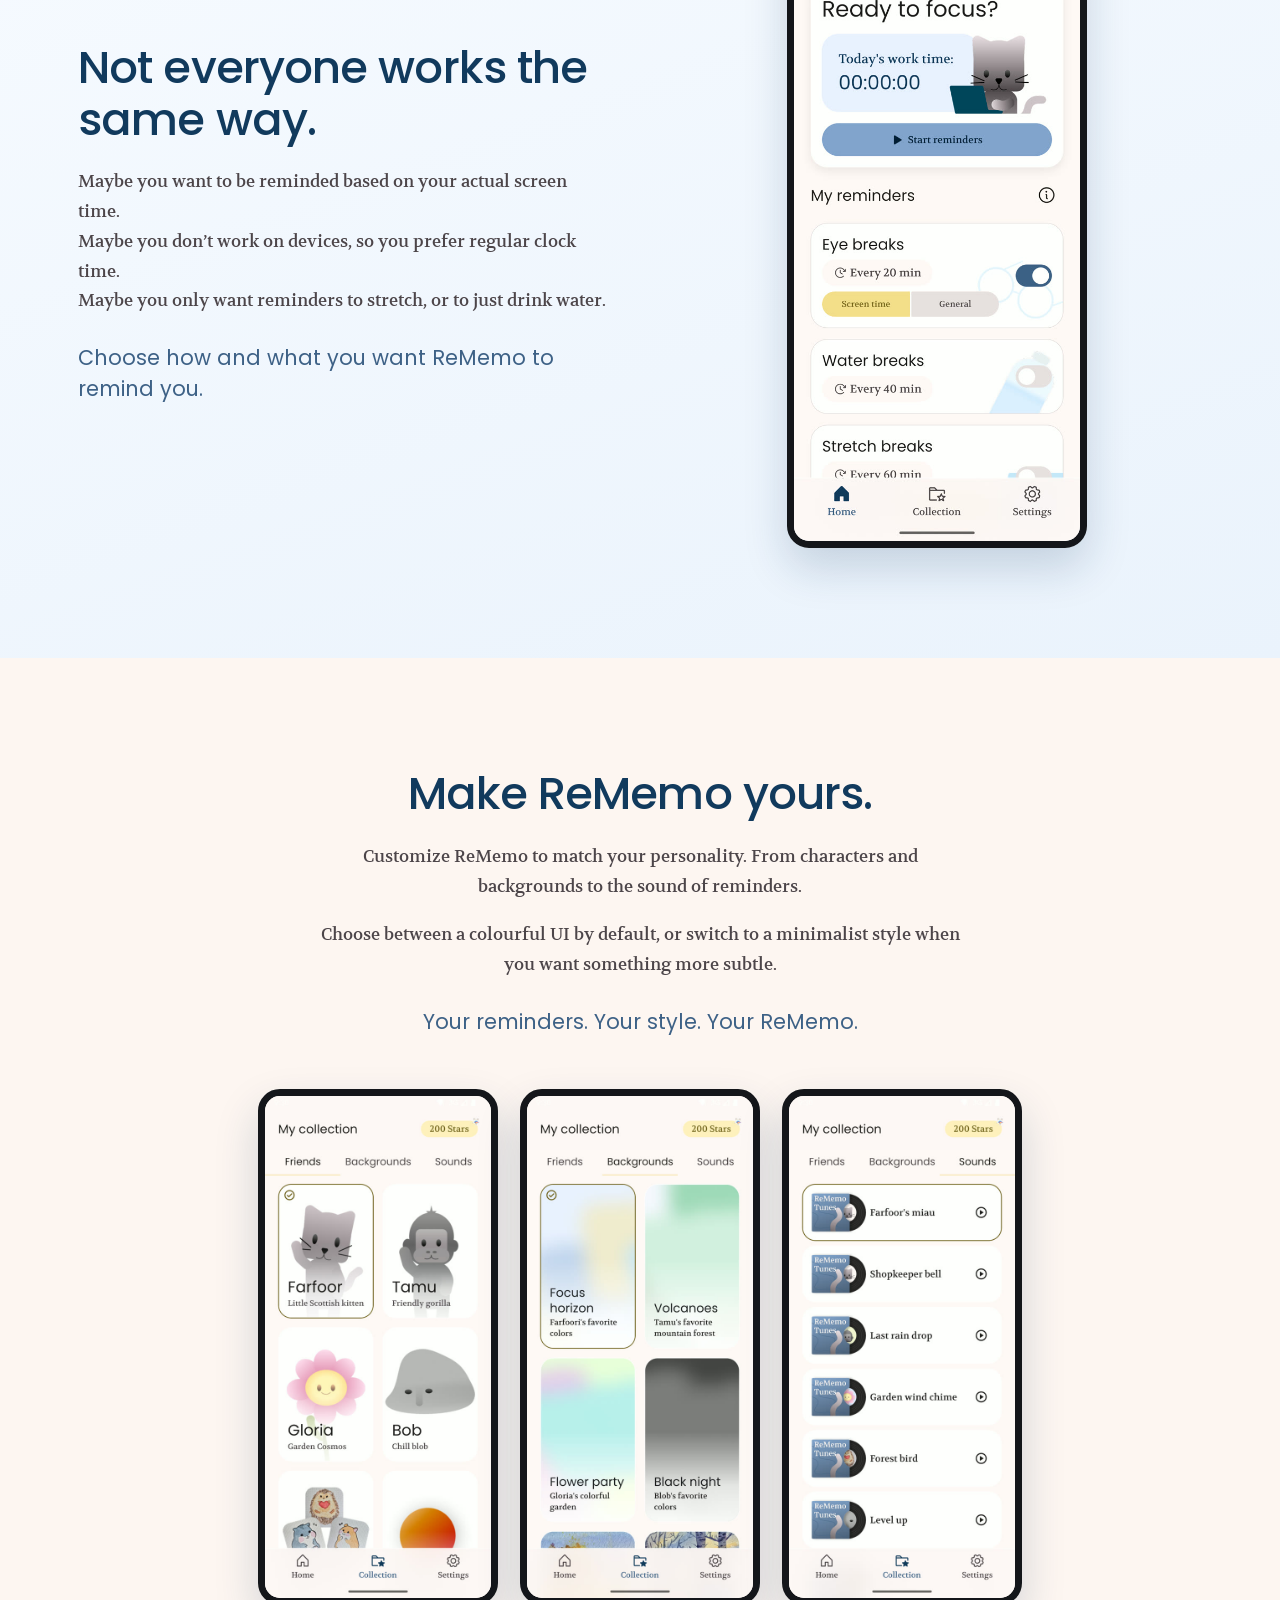
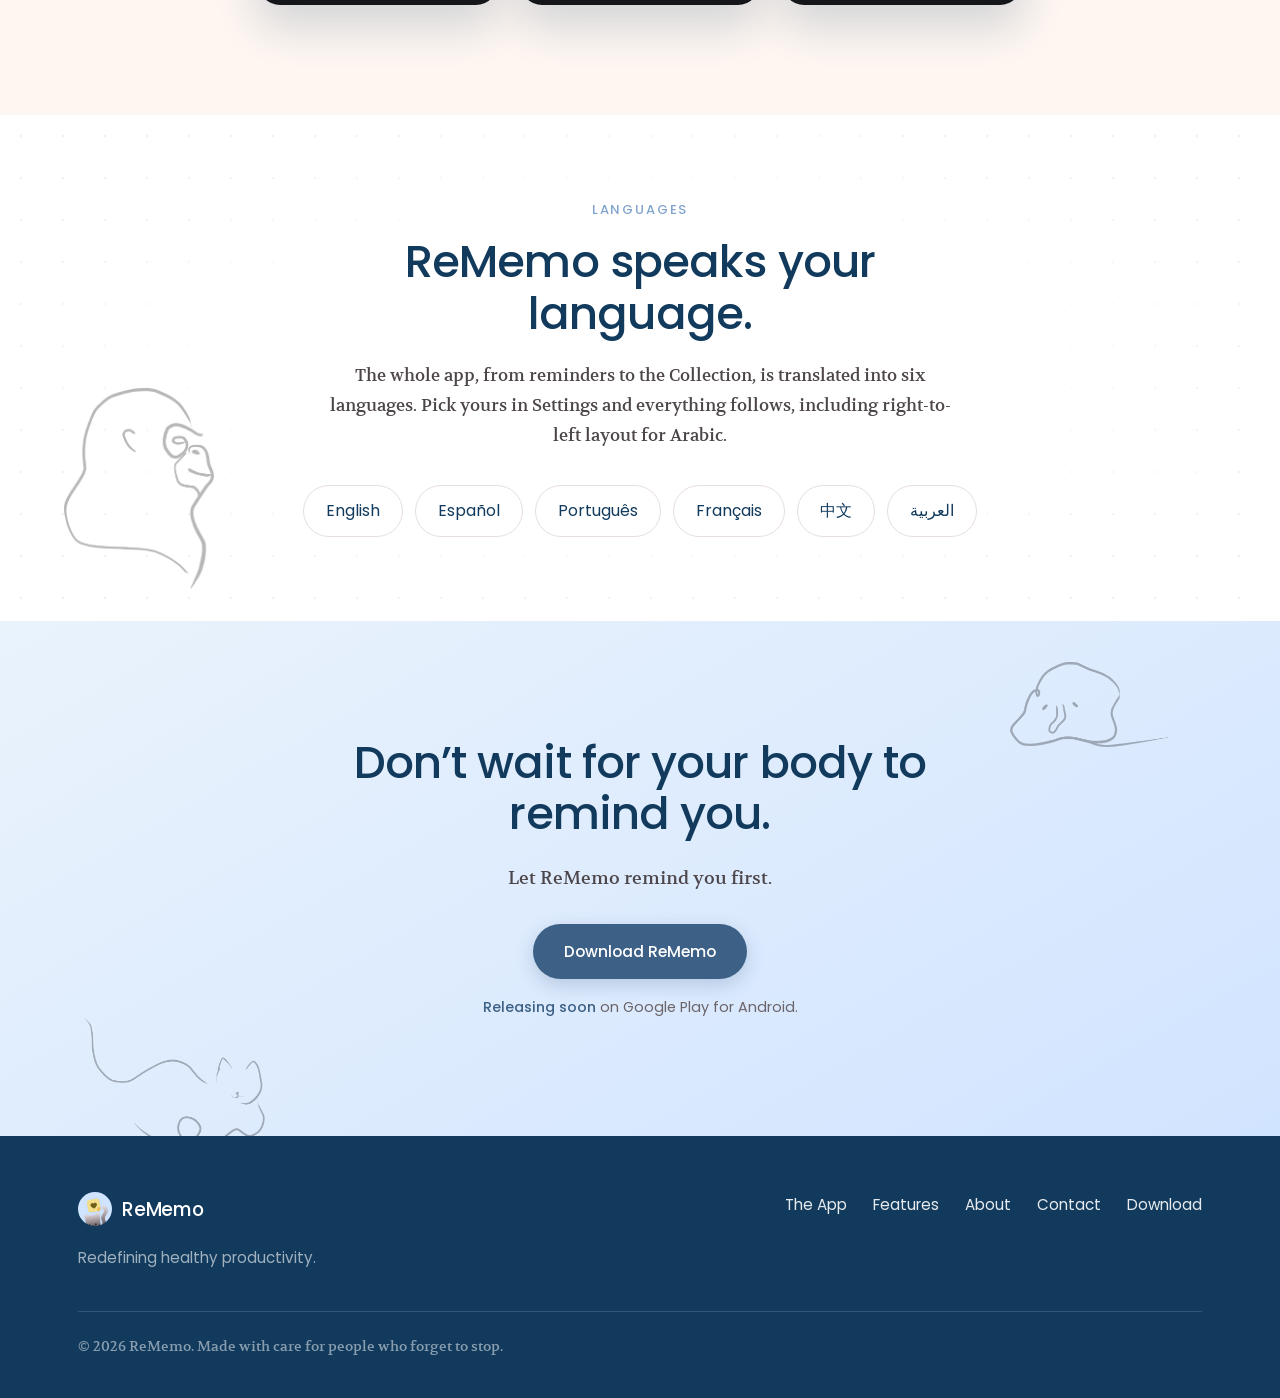
==== commit 8afc3341: "Translate the site, add the hero cursor light and fix phone-view art The site now speaks the app's s" ====
--- a/index.html
+++ b/index.html
@@ -1,5 +1,5 @@
 <!doctype html>
-<html lang="en">
+<html lang="en" dir="ltr" data-title-key="hero.sub">
 <head>
 <meta charset="utf-8">
 <meta name="viewport" content="width=device-width, initial-scale=1">
@@ -26,17 +26,17 @@
 
     <nav>
       <ul class="nav__links">
-        <li><a href="index.html" aria-current="page">The App</a></li>
-        <li><a href="features.html">Features</a></li>
-        <li><a href="about.html">About</a></li>
-        <li><a href="contact.html">Contact</a></li>
+        <li><a data-i18n="nav.app" href="index.html" aria-current="page">The App</a></li>
+        <li><a data-i18n="nav.features" href="features.html">Features</a></li>
+        <li><a data-i18n="nav.about" href="about.html">About</a></li>
+        <li><a data-i18n="nav.contact" href="contact.html">Contact</a></li>
         <li class="nav__cta-mobile">
-          <a href="https://play.google.com/store/apps/details?id=com.rememo.app">Download</a>
+          <a data-i18n="nav.download" href="https://play.google.com/store/apps/details?id=com.rememo.app">Download</a>
         </li>
       </ul>
     </nav>
 
-    <a class="btn btn--primary btn--sm nav__cta" href="https://play.google.com/store/apps/details?id=com.rememo.app">Download</a>
+    <a data-i18n="nav.download" class="btn btn--primary btn--sm nav__cta" href="https://play.google.com/store/apps/details?id=com.rememo.app">Download</a>
 
     <button class="nav__toggle" type="button" aria-label="Menu" aria-expanded="false"><span></span></button>
   </div>
@@ -54,20 +54,22 @@
          style="bottom: 3%; right: 2%; width: 190px; --rot: -3deg;">
 
     <div class="container">
-      <div class="hero__grid">
+      <div class="hero__glow"></div>
+
+    <div class="hero__grid">
         <div>
-          <h1>Your reminder to<br>take a break</h1>
-          <p class="hero__sub">Redefining healthy productivity.</p>
-          <p class="hero__copy">
+          <h1 data-i18n="hero.title">Your reminder to<br>take a break</h1>
+          <p data-i18n="hero.sub" class="hero__sub">Redefining healthy productivity.</p>
+          <p data-i18n="hero.copy" class="hero__copy">
             When &ldquo;just 5 more min&rdquo; turns into hours. ReMemo reminds you to pause, move,
             hydrate and give your eyes a break. So you can take care of yourself while
             getting things done.
           </p>
           <div class="btn-row">
-            <a class="btn btn--primary" href="https://play.google.com/store/apps/details?id=com.rememo.app">Download</a>
-            <a class="btn btn--ghost" href="features.html">Features</a>
-          </div>
-          <p class="note"><strong>Coming soon</strong> to Google Play.</p>
+            <a data-i18n="nav.download" class="btn btn--primary" href="https://play.google.com/store/apps/details?id=com.rememo.app">Download</a>
+            <a data-i18n="nav.features" class="btn btn--ghost" href="features.html">Features</a>
+          </div>
+          <p data-i18n="hero.note" class="note"><strong>Coming soon</strong> to Google Play.</p>
         </div>
 
         <div class="hero__art">
@@ -92,16 +94,16 @@
                style="width: min(340px, 80%); filter: brightness(0); opacity: 0.85;">
         </div>
         <div class="reveal">
-          <h2>If &ldquo;just 5 minutes&rdquo; ever turned into hours&hellip;</h2>
-          <p class="lead">You&rsquo;re not alone.</p>
-          <p>
+          <h2 data-i18n="prob.h">If &ldquo;just 5 minutes&rdquo; ever turned into hours&hellip;</h2>
+          <p data-i18n="prob.lead" class="lead">You&rsquo;re not alone.</p>
+          <p data-i18n="prob.p1">
             You get focused.<br>
             You get in the zone.<br>
             You tell yourself you&rsquo;ll take a break after this one thing.
           </p>
-          <p>And suddenly, hours have passed.</p>
-          <p>Your eyes are tired. Your neck is stiff. Your water is untouched.</p>
-          <p class="accent-line">You didn&rsquo;t forget to work. You forgot to stop.</p>
+          <p data-i18n="prob.p2">And suddenly, hours have passed.</p>
+          <p data-i18n="prob.p3">Your eyes are tired. Your neck is stiff. Your water is untouched.</p>
+          <p data-i18n="prob.accent" class="accent-line">You didn&rsquo;t forget to work. You forgot to stop.</p>
         </div>
       </div>
     </div>
@@ -113,12 +115,12 @@
          style="top: 12%; right: 6%; width: 230px;">
     <div class="container">
       <div class="measure reveal">
-        <h2>Redefining healthy productivity.</h2>
-        <p>
+        <h2 data-i18n="idea.h">Redefining healthy productivity.</h2>
+        <p data-i18n="idea.p">
           Being productive doesn&rsquo;t mean spending as many hours as possible in front of
           a screen.
         </p>
-        <p class="accent-line">
+        <p class="accent-line" data-i18n="idea.accent">
           It means knowing when to focus.<br>
           Knowing when to pause.<br>
           And giving yourself the chance to come back feeling better.
@@ -139,16 +141,16 @@
           </div>
         </div>
         <div class="reveal">
-          <h2>Meet ReMemo.</h2>
-          <p class="lead">The app that reminds you to take breaks.</p>
-          <p>
+          <h2 data-i18n="meet.h">Meet ReMemo.</h2>
+          <p data-i18n="meet.lead" class="lead">The app that reminds you to take breaks.</p>
+          <p data-i18n="meet.p">
             ReMemo is built for people who spend a big part of their day in front of a
             screen. But unlike a simple timer, ReMemo can base your reminders on your
             actual screen time, so breaks follow how much you have really been using
             your device, not just the clock.
           </p>
           <div class="btn-row">
-            <a class="btn btn--ghost" href="features.html">See all features</a>
+            <a data-i18n="meet.btn" class="btn btn--ghost" href="features.html">See all features</a>
           </div>
         </div>
       </div>
@@ -162,17 +164,19 @@
     <div class="container">
       <div class="split">
         <div class="reveal">
-          <h2>Not everyone works the same way.</h2>
-          <p>
+          <h2 data-i18n="way.h">Not everyone works the same way.</h2>
+          <p data-i18n="way.p">
             Maybe you want to be reminded based on your actual screen time.<br>
             Maybe you don&rsquo;t work on devices, so you prefer regular clock time.<br>
             Maybe you only want reminders to stretch, or to just drink water.
           </p>
-          <p class="accent-line">Choose how and what you want ReMemo to remind you.</p>
+          <p data-i18n="way.accent" class="accent-line">Choose how and what you want ReMemo to remind you.</p>
         </div>
         <div class="split__art reveal">
-          <img src="assets/img/cat-colour.png" alt=""
-               style="width: min(360px, 82%); margin-inline: auto;">
+          <img class="screen-shot only-wide" src="assets/img/screens/home-default.jpg"
+               alt="Reminder settings showing eye, water and stretch breaks with Screen time and General modes">
+          <img class="only-phone" src="assets/img/line/flower-work.png" alt=""
+               style="width: min(230px, 62%); margin-inline: auto;">
         </div>
       </div>
     </div>
@@ -182,16 +186,16 @@
   <section class="section section--warm">
     <div class="container">
       <div class="measure center reveal" style="text-align: center;">
-        <h2>Make ReMemo yours.</h2>
-        <p>
+        <h2 data-i18n="yours.h">Make ReMemo yours.</h2>
+        <p data-i18n="yours.p1">
           Customize ReMemo to match your personality. From characters and backgrounds
           to the sound of reminders.
         </p>
-        <p>
+        <p data-i18n="yours.p2">
           Choose between a colourful UI by default, or switch to a minimalist style
           when you want something more subtle.
         </p>
-        <p class="accent-line">Your reminders. Your style. Your ReMemo.</p>
+        <p data-i18n="yours.accent" class="accent-line">Your reminders. Your style. Your ReMemo.</p>
       </div>
 
       <div class="rail reveal" style="margin-top: 52px;">
@@ -214,9 +218,9 @@
          style="bottom: 6%; left: 5%; width: 150px;">
     <div class="container">
       <div class="measure center reveal" style="text-align: center;">
-        <p class="eyebrow">Languages</p>
-        <h2>ReMemo speaks your language.</h2>
-        <p>
+        <p data-i18n="langs.eyebrow" class="eyebrow">Languages</p>
+        <h2 data-i18n="langs.h">ReMemo speaks your language.</h2>
+        <p data-i18n="langs.p">
           The whole app, from reminders to the Collection, is translated into six
           languages. Pick yours in Settings and everything follows, including
           right-to-left layout for Arabic.
@@ -225,11 +229,11 @@
 
       <div class="langs reveal">
         <div class="lang">English</div>
-        <div class="lang">Espa&ntilde;ol <span>Spanish</span></div>
-        <div class="lang">Portugu&ecirc;s <span>Brazilian</span></div>
-        <div class="lang">Fran&ccedil;ais <span>French</span></div>
-        <div class="lang">&#20013;&#25991; <span>Simplified Chinese</span></div>
-        <div class="lang">&#1575;&#1604;&#1593;&#1585;&#1576;&#1610;&#1577; <span>Arabic</span></div>
+        <div class="lang">Espa&ntilde;ol</div>
+        <div class="lang">Portugu&ecirc;s</div>
+        <div class="lang">Fran&ccedil;ais</div>
+        <div class="lang">&#20013;&#25991;</div>
+        <div class="lang">&#1575;&#1604;&#1593;&#1585;&#1576;&#1610;&#1577;</div>
       </div>
     </div>
   </section>
@@ -242,14 +246,14 @@
          style="top: 8%; right: 7%; width: 180px;">
     <div class="container">
       <div class="reveal">
-        <h2>Don&rsquo;t wait for your body to remind you.</h2>
-        <p class="lead" style="max-width: 520px; margin-inline: auto;">
+        <h2 data-i18n="cta.h">Don&rsquo;t wait for your body to remind you.</h2>
+        <p data-i18n="cta.lead" class="lead" style="max-width: 520px; margin-inline: auto;">
           Let ReMemo remind you first.
         </p>
         <div class="btn-row" style="justify-content: center;">
-          <a class="btn btn--primary" href="https://play.google.com/store/apps/details?id=com.rememo.app">Download ReMemo</a>
-        </div>
-        <p class="note"><strong>Releasing soon</strong> on Google Play for Android.</p>
+          <a data-i18n="cta.btn" class="btn btn--primary" href="https://play.google.com/store/apps/details?id=com.rememo.app">Download ReMemo</a>
+        </div>
+        <p data-i18n="cta.note" class="note"><strong>Releasing soon</strong> on Google Play for Android.</p>
       </div>
     </div>
   </section>
@@ -264,20 +268,22 @@
           <img src="assets/img/logo.png" alt="">
           ReMemo
         </a>
-        <p class="footer__tag">Redefining healthy productivity.</p>
+        <p data-i18n="foot.tag" class="footer__tag">Redefining healthy productivity.</p>
       </div>
       <nav class="footer__links">
-        <a href="index.html">The App</a>
-        <a href="features.html">Features</a>
-        <a href="about.html">About</a>
-        <a href="contact.html">Contact</a>
-        <a href="https://play.google.com/store/apps/details?id=com.rememo.app">Download</a>
+        <a data-i18n="nav.app" href="index.html">The App</a>
+        <a data-i18n="nav.features" href="features.html">Features</a>
+        <a data-i18n="a.eyebrow" href="about.html">About</a>
+        <a data-i18n="c.eyebrow" href="contact.html">Contact</a>
+        <a data-i18n="nav.download" href="https://play.google.com/store/apps/details?id=com.rememo.app">Download</a>
       </nav>
     </div>
-    <p class="footer__bottom">&copy; 2026 ReMemo. Made with care for people who forget to stop.</p>
+    <p data-i18n="foot.copy" class="footer__bottom">&copy; 2026 ReMemo. Made with care for people who forget to stop.</p>
   </div>
 </footer>
 
+<script src="assets/js/i18n-data.js"></script>
+<script src="assets/js/i18n.js"></script>
 <script src="assets/js/main.js"></script>
 </body>
 </html>
--- a/assets/css/style.css
+++ b/assets/css/style.css
@@ -251,6 +251,10 @@
   margin-top: 26px;
 }
 
+/* Paired artwork where the phone gets a different picture from the desktop. */
+.only-wide { display: block; }
+.only-phone { display: none; }
+
 .measure { max-width: 640px; }
 .measure-narrow { max-width: 540px; }
 .center { text-align: center; margin-inline: auto; }
@@ -302,6 +306,33 @@
   overflow: hidden;
 }
 
+/**
+ * The warm light that follows the pointer across the hero.
+ *
+ * Painted behind everything the hero draws (the drawings and the phone both
+ * sit over it, as in the reference), and only ever in this one section. The
+ * position comes from two custom properties the script updates; easing them
+ * rather than snapping is what gives the light its slight lag.
+ */
+.hero__glow {
+  position: absolute;
+  inset: 0;
+  z-index: 0;
+  pointer-events: none;
+  opacity: 0;
+  transition: opacity 0.5s ease;
+  background: radial-gradient(
+    300px circle at var(--glow-x, 50%) var(--glow-y, 40%),
+    rgba(243, 222, 138, 0.92) 0%,
+    rgba(243, 222, 138, 0.55) 32%,
+    rgba(243, 222, 138, 0) 68%
+  );
+}
+.hero:hover .hero__glow { opacity: 1; }
+
+/* Above the glow, below the copy. */
+.hero .doodle { z-index: 1; }
+
 .hero__grid {
   display: grid;
   grid-template-columns: minmax(0, 1fr) minmax(0, 0.85fr);
@@ -333,7 +364,12 @@
   padding: 9px;
   border-radius: 40px;
   background: #14161A;
-  box-shadow: 0 28px 54px rgba(17, 58, 93, 0.26);
+  /* Two shadows: a wide soft one for the lift, a tight dark one right under
+     the handset so the edge reads. A single diffuse shadow was so faint on the
+     pale hero that the phone looked pasted on. */
+  box-shadow:
+    0 42px 70px -14px rgba(17, 58, 93, 0.5),
+    0 14px 26px -6px rgba(17, 58, 93, 0.3);
 }
 /**
  * The screen carries the aspect, not the frame.
@@ -356,17 +392,17 @@
   height: 100%;
   object-fit: cover;
 }
-.phone__a { animation: style-a 12s ease-in-out infinite; }
-.phone__b { animation: style-b 12s ease-in-out infinite; }
+.phone__a { animation: style-a 6s ease-in-out infinite; }
+.phone__b { animation: style-b 6s ease-in-out infinite; }
 
 @keyframes style-a {
-  0%, 38% { opacity: 1; }
-  50%, 88% { opacity: 0; }
+  0%, 36% { opacity: 1; }
+  50%, 86% { opacity: 0; }
   100% { opacity: 1; }
 }
 @keyframes style-b {
-  0%, 38% { opacity: 0; }
-  50%, 88% { opacity: 1; }
+  0%, 36% { opacity: 0; }
+  50%, 86% { opacity: 1; }
   100% { opacity: 0; }
 }
 /* --------------------------------------------------------------------------
@@ -678,16 +714,32 @@
      personality, and dropping them left whole sections looking like plain
      text. Anything that would land on the copy is opted out with
      .doodle--desktop instead. */
-  /* Pinned to one corner rather than the tuned desktop positions, which at
-     phone width land in the middle of the copy. */
+  .only-wide { display: none; }
+  .only-phone { display: block; }
+
+  /**
+   * Decoration gets a band of its own at the bottom of the section.
+   *
+   * Pinning to a corner was not enough: copy reaches the corners too, and the
+   * drawings ended up sitting on the words. Any section carrying one is given
+   * room below its content, and the drawings sit in that empty band, first on
+   * the left and second on the right so two never stack.
+   */
+  .hero:has(> .doodle),
+  .section:has(> .doodle),
+  .page-head:has(> .doodle),
+  .cta:has(> .doodle) { padding-bottom: 148px; }
+
   .doodle {
-    width: 104px !important;
-    opacity: 0.3;
+    width: 96px !important;
+    opacity: 0.32;
     top: auto !important;
+    bottom: 26px !important;
     left: auto !important;
-    right: 10px !important;
-    bottom: 14px !important;
+    right: 22px !important;
   }
+  .doodle:first-of-type { left: 22px !important; right: auto !important; }
+  .doodle:nth-of-type(2) { left: auto !important; right: 22px !important; }
   .doodle--desktop { display: none; }
 }
 
@@ -733,3 +785,73 @@
   .rail__track { animation: none; }
   .btn:hover, .card:hover { transform: none; }
 }
+
+/* --------------------------------------------------------------------------
+   Language switcher
+   -------------------------------------------------------------------------- */
+.lang-switch { position: relative; flex: none; }
+
+.lang-switch__button {
+  display: inline-flex;
+  align-items: center;
+  gap: 7px;
+  padding: 8px 14px;
+  border: 1px solid rgba(17, 58, 93, 0.16);
+  border-radius: var(--r-pill);
+  background: transparent;
+  color: var(--body);
+  font-family: 'Poppins', sans-serif;
+  font-size: 0.88rem;
+  cursor: pointer;
+  transition: background 0.18s ease, color 0.18s ease;
+}
+.lang-switch__button:hover { background: rgba(129, 164, 205, 0.16); color: var(--ink); }
+
+.lang-switch__menu {
+  position: absolute;
+  top: calc(100% + 10px);
+  inset-inline-end: 0;
+  min-width: 172px;
+  padding: 7px;
+  border-radius: var(--r-md);
+  background: var(--white);
+  border: 1px solid var(--line);
+  box-shadow: 0 18px 38px rgba(17, 58, 93, 0.16);
+  display: none;
+  z-index: 120;
+}
+.lang-switch.is-open .lang-switch__menu { display: block; }
+
+.lang-switch__menu button {
+  display: block;
+  width: 100%;
+  padding: 10px 14px;
+  border: 0;
+  border-radius: var(--r-sm);
+  background: transparent;
+  text-align: start;
+  font-family: 'Poppins', sans-serif;
+  font-size: 0.94rem;
+  color: var(--body);
+  cursor: pointer;
+}
+.lang-switch__menu button:hover { background: rgba(129, 164, 205, 0.16); color: var(--ink); }
+.lang-switch__menu button[aria-current='true'] { background: var(--sky); color: var(--ink); }
+
+/* --------------------------------------------------------------------------
+   Right to left (Arabic)
+
+   Only the handful of places that hard-code a side need saying again: the
+   layout itself is written with logical properties, so most of it mirrors on
+   its own.
+   -------------------------------------------------------------------------- */
+[dir='rtl'] .phone-pair img:first-child { transform: rotate(8deg) translateX(-18%); }
+[dir='rtl'] .phone-pair img:last-child { transform: rotate(2deg); }
+[dir='rtl'] .doodle { transform: scaleX(-1); }
+[dir='rtl'] .doodle--float { animation: none; }
+[dir='rtl'] .rail__track { animation-direction: reverse; }
+
+@media (max-width: 900px) {
+  .lang-switch { margin-inline-start: auto; }
+  .lang-switch__menu { inset-inline-end: 0; }
+}
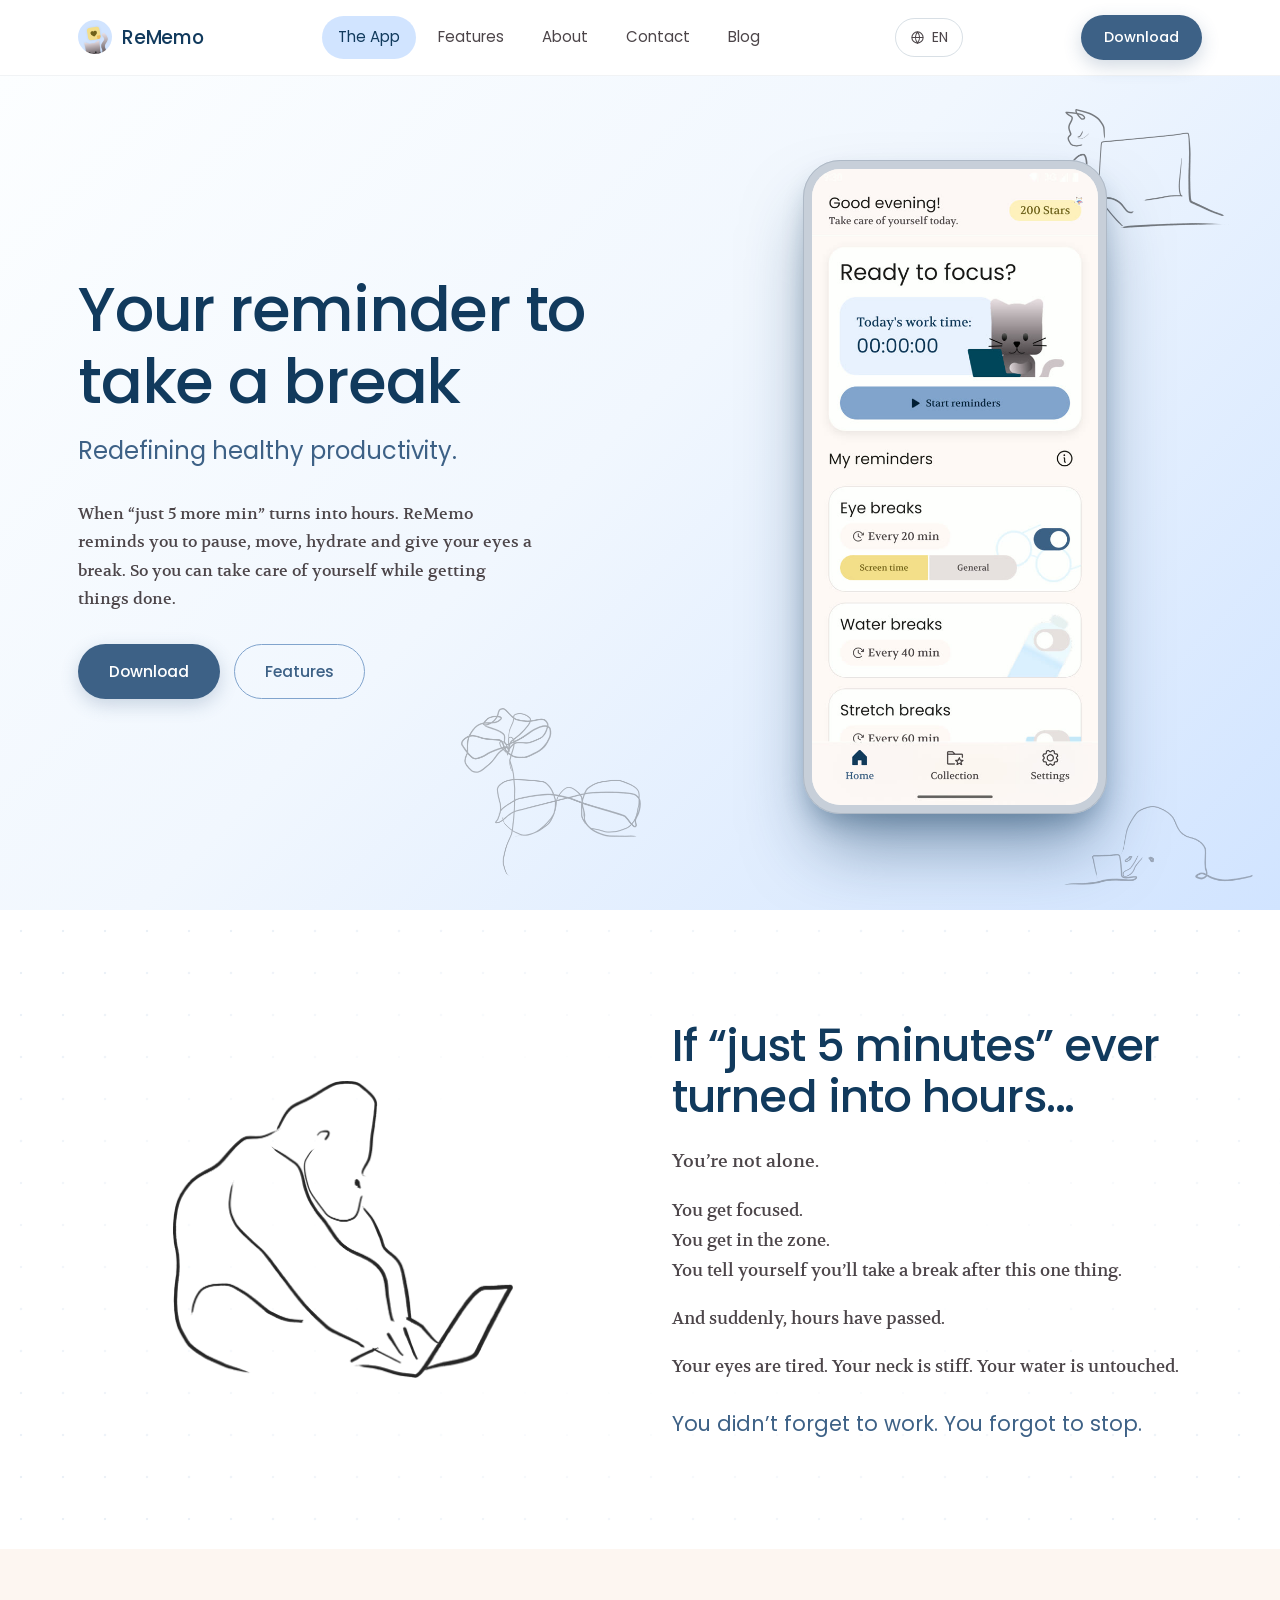
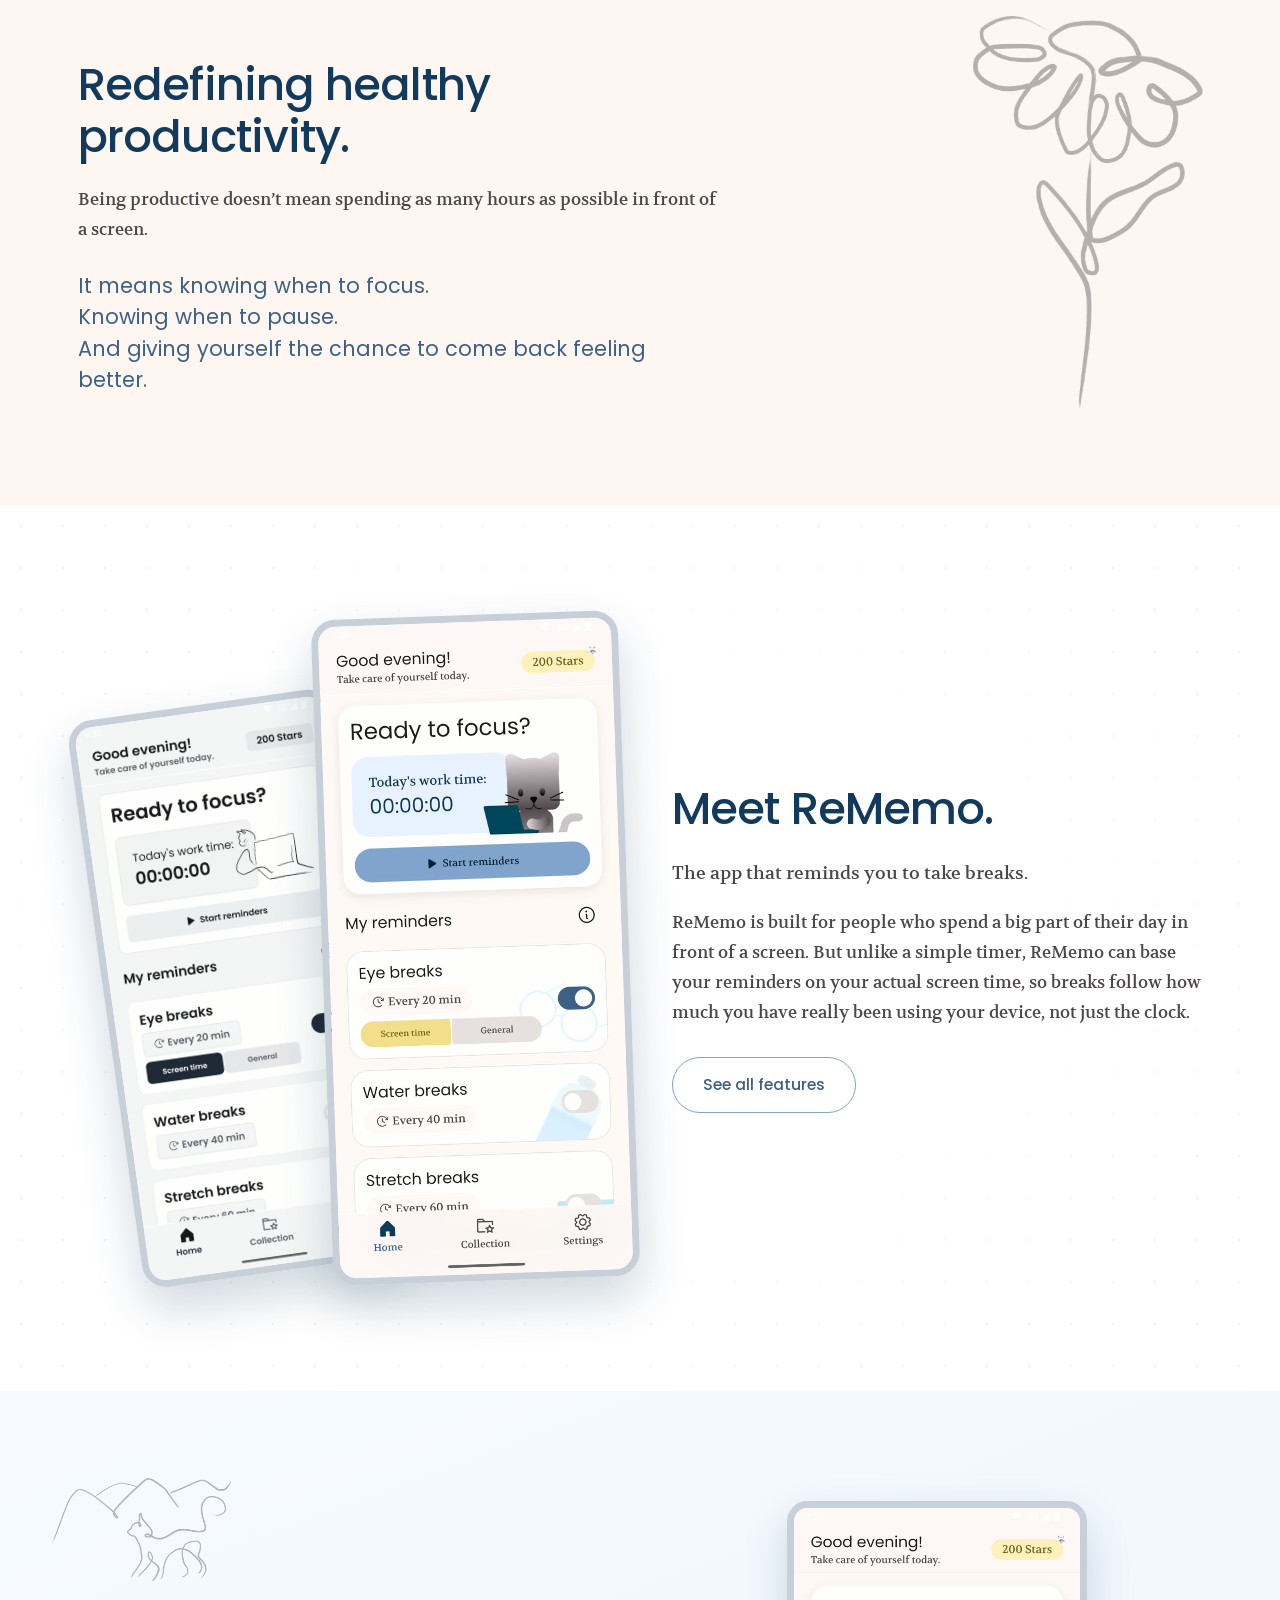
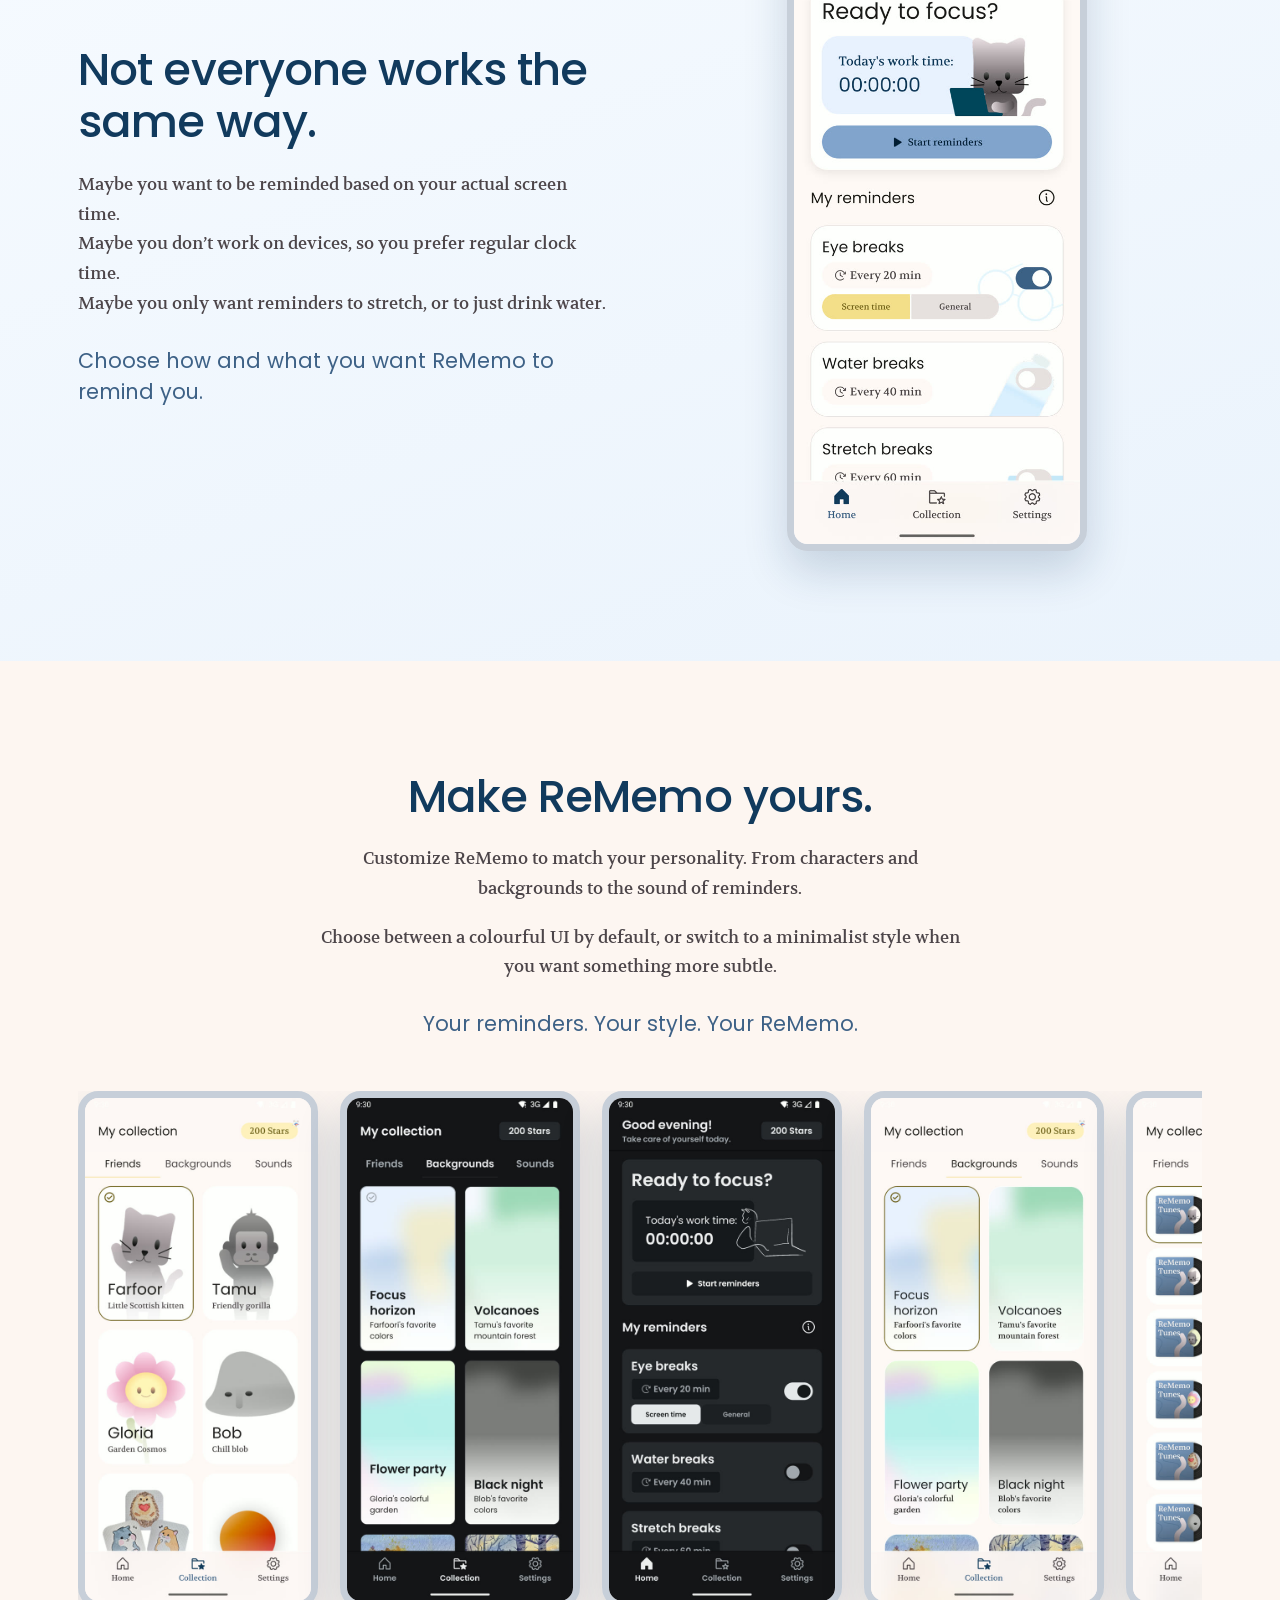
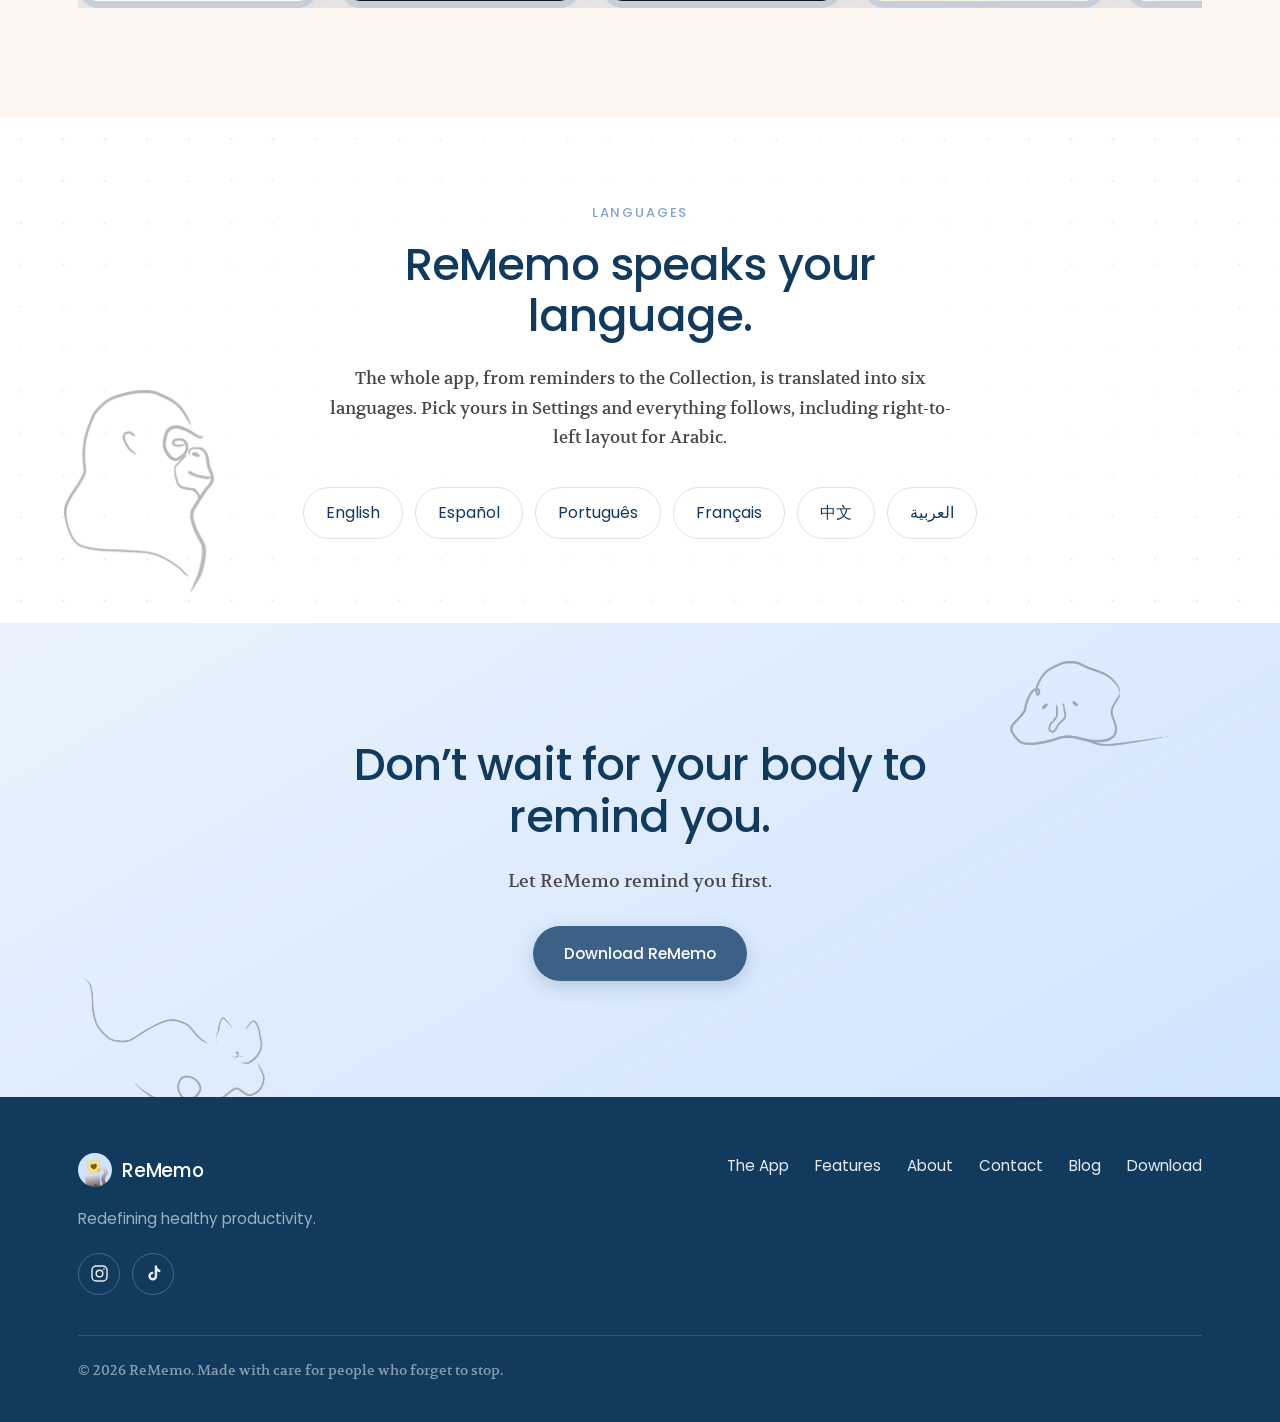
==== commit ae6ff86e: "Blog, social links, and the app is no longer "coming soon" The app has shipped, so both Play Store n" ====
--- a/index.html
+++ b/index.html
@@ -30,8 +30,11 @@
         <li><a data-i18n="nav.features" href="features.html">Features</a></li>
         <li><a data-i18n="nav.about" href="about.html">About</a></li>
         <li><a data-i18n="nav.contact" href="contact.html">Contact</a></li>
+        <li><a data-i18n="nav.blog" href="blog.html">Blog</a></li>
         <li class="nav__cta-mobile">
           <a data-i18n="nav.download" href="https://play.google.com/store/apps/details?id=com.rememo.app">Download</a>
+        <a data-i18n="legal.privacyTitle" href="privacy.html">Privacy Policy</a>
+        <a data-i18n="legal.termsTitle" href="terms.html">Terms &amp; Conditions</a>
         </li>
       </ul>
     </nav>
@@ -53,10 +56,10 @@
     <img class="doodle doodle--soft doodle--float doodle--desktop" src="assets/img/line/blob-work.png" alt=""
          style="bottom: 3%; right: 2%; width: 190px; --rot: -3deg;">
 
-    <div class="container">
-      <div class="hero__glow"></div>
-
-    <div class="hero__grid">
+    <div class="hero__glow"></div>
+
+    <div class="container">
+      <div class="hero__grid">
         <div>
           <h1 data-i18n="hero.title">Your reminder to<br>take a break</h1>
           <p data-i18n="hero.sub" class="hero__sub">Redefining healthy productivity.</p>
@@ -69,7 +72,6 @@
             <a data-i18n="nav.download" class="btn btn--primary" href="https://play.google.com/store/apps/details?id=com.rememo.app">Download</a>
             <a data-i18n="nav.features" class="btn btn--ghost" href="features.html">Features</a>
           </div>
-          <p data-i18n="hero.note" class="note"><strong>Coming soon</strong> to Google Play.</p>
         </div>
 
         <div class="hero__art">
@@ -111,8 +113,7 @@
 
   <!-- ================= THE IDEA ================= -->
   <section class="section section--warm">
-    <img class="doodle doodle--soft" src="assets/img/line/flower-happy.png" alt=""
-         style="top: 12%; right: 6%; width: 230px;">
+    <img class="doodle doodle--soft doodle--idea" src="assets/img/line/flower-happy.png" alt="">
     <div class="container">
       <div class="measure reveal">
         <h2 data-i18n="idea.h">Redefining healthy productivity.</h2>
@@ -198,14 +199,20 @@
         <p data-i18n="yours.accent" class="accent-line">Your reminders. Your style. Your ReMemo.</p>
       </div>
 
-      <div class="rail reveal" style="margin-top: 52px;">
+      <div class="rail rail--marquee reveal" style="margin-top: 52px;">
         <div class="rail__track">
-          <img class="screen-shot" src="assets/img/screens/collection-friends.jpg" alt="Collection of characters to unlock">
-          <img class="screen-shot" src="assets/img/screens/collection-backgrounds.jpg" alt="Collection of backgrounds to unlock">
-          <img class="screen-shot" src="assets/img/screens/collection-sounds.jpg" alt="Collection of reminder sounds">
+          <img class="screen-shot" src="assets/img/screens/collection-friends.jpg" alt="Characters to unlock in the Collection">
+          <img class="screen-shot" src="assets/img/screens/collection-backgrounds-dark.jpg" alt="Backgrounds to unlock, shown in dark mode">
+          <img class="screen-shot" src="assets/img/screens/home-minimal-dark.jpg" alt="The minimalist style in dark mode">
+          <img class="screen-shot" src="assets/img/screens/collection-backgrounds.jpg" alt="Backgrounds to unlock in the Collection">
+          <img class="screen-shot" src="assets/img/screens/collection-sounds.jpg" alt="Reminder sounds to unlock">
+          <img class="screen-shot" src="assets/img/screens/collection-sounds-dark.jpg" alt="Reminder sounds, shown in dark mode">
           <img class="screen-shot dup" src="assets/img/screens/collection-friends.jpg" alt="" aria-hidden="true">
+          <img class="screen-shot dup" src="assets/img/screens/collection-backgrounds-dark.jpg" alt="" aria-hidden="true">
+          <img class="screen-shot dup" src="assets/img/screens/home-minimal-dark.jpg" alt="" aria-hidden="true">
           <img class="screen-shot dup" src="assets/img/screens/collection-backgrounds.jpg" alt="" aria-hidden="true">
           <img class="screen-shot dup" src="assets/img/screens/collection-sounds.jpg" alt="" aria-hidden="true">
+          <img class="screen-shot dup" src="assets/img/screens/collection-sounds-dark.jpg" alt="" aria-hidden="true">
         </div>
       </div>
     </div>
@@ -253,7 +260,6 @@
         <div class="btn-row" style="justify-content: center;">
           <a data-i18n="cta.btn" class="btn btn--primary" href="https://play.google.com/store/apps/details?id=com.rememo.app">Download ReMemo</a>
         </div>
-        <p data-i18n="cta.note" class="note"><strong>Releasing soon</strong> on Google Play for Android.</p>
       </div>
     </div>
   </section>
@@ -269,12 +275,30 @@
           ReMemo
         </a>
         <p data-i18n="foot.tag" class="footer__tag">Redefining healthy productivity.</p>
+        <div class="socials">
+          <a class="social" href="https://www.instagram.com/rememo_app/" target="_blank" rel="noopener"
+             aria-label="ReMemo on Instagram" title="Instagram">
+            <svg viewBox="0 0 24 24" fill="none" stroke="currentColor" stroke-width="1.8"
+                 stroke-linecap="round" stroke-linejoin="round" aria-hidden="true">
+              <rect x="2.5" y="2.5" width="19" height="19" rx="5.4"/>
+              <circle cx="12" cy="12" r="4.2"/>
+              <circle cx="17.6" cy="6.4" r="1.1" fill="currentColor" stroke="none"/>
+            </svg>
+          </a>
+          <a class="social" href="https://www.tiktok.com/@rememo_1" target="_blank" rel="noopener"
+             aria-label="ReMemo on TikTok" title="TikTok">
+            <svg viewBox="0 0 24 24" fill="currentColor" aria-hidden="true">
+              <path d="M16.6 2h-3.05v13.2a2.5 2.5 0 1 1-2.5-2.5c.22 0 .43.03.63.08v-3.1a5.7 5.7 0 0 0-.63-.04 5.57 5.57 0 1 0 5.57 5.57V9.02a6.9 6.9 0 0 0 4.02 1.29V7.25a3.9 3.9 0 0 1-2.79-1.2A3.92 3.92 0 0 1 16.6 2Z"/>
+            </svg>
+          </a>
+        </div>
       </div>
       <nav class="footer__links">
         <a data-i18n="nav.app" href="index.html">The App</a>
         <a data-i18n="nav.features" href="features.html">Features</a>
         <a data-i18n="a.eyebrow" href="about.html">About</a>
         <a data-i18n="c.eyebrow" href="contact.html">Contact</a>
+        <a data-i18n="nav.blog" href="blog.html">Blog</a>
         <a data-i18n="nav.download" href="https://play.google.com/store/apps/details?id=com.rememo.app">Download</a>
       </nav>
     </div>
--- a/assets/css/style.css
+++ b/assets/css/style.css
@@ -34,6 +34,15 @@
 
   --container: 1180px;
   --nav-h: 76px;
+
+  /* Handset frames. One colour and one width for every screenshot on the
+     site, so the hero phone, the tilted pair and the rails all read as the
+     same device. The width is fluid because a fixed 7px bezel around a 300px
+     shot on a desktop becomes a 7px bezel around a 168px shot on a phone,
+     which is nearly twice as heavy for the same picture. */
+  --frame: #C7CFD9;
+  --frame-line: #AEB9C6;
+  --frame-w: clamp(3px, 0.55vw, 7px);
 }
 
 /* --------------------------------------------------------------------------
@@ -289,6 +298,20 @@
   filter: brightness(0) saturate(100%);
 }
 .doodle--soft { opacity: 0.28; }
+
+/**
+ * The flower beside "Redefining healthy productivity".
+ *
+ * Placed on the *end* side rather than a fixed physical one, so it mirrors
+ * with the text: right in English, left in Arabic. Pinned with a plain
+ * `right` it stayed on the right in Arabic, where the reader arrives from
+ * the other side and it sat in the way rather than out of it.
+ */
+.doodle--idea {
+  top: 12%;
+  inset-inline-end: 6%;
+  width: 230px;
+}
 
 @keyframes float-slow {
   0%, 100% { transform: translateY(0) rotate(var(--rot, 0deg)); }
@@ -361,9 +384,13 @@
 .phone {
   width: min(304px, 82%);
   margin-inline: auto;
-  padding: 9px;
-  border-radius: 40px;
-  background: #14161A;
+  padding: clamp(4px, 0.72vw, 9px);
+  border-radius: clamp(26px, 2.9vw, 40px);
+  background: var(--frame);
+  /* A pale bezel on a pale hero loses its edge, which the dark one never
+     needed. The hairline gives it back without going back to near-black. */
+  outline: 1px solid var(--frame-line);
+  outline-offset: -1px;
   /* Two shadows: a wide soft one for the lift, a tight dark one right under
      the handset so the edge reads. A single diffuse shadow was so faint on the
      pale hero that the phone looked pasted on. */
@@ -382,7 +409,7 @@
 .phone__screen {
   position: relative;
   aspect-ratio: 9 / 20;
-  border-radius: 32px;
+  border-radius: clamp(20px, 2.2vw, 32px);
   overflow: hidden;
 }
 .phone img {
@@ -428,9 +455,9 @@
 }
 .phone-pair img {
   width: 58%;
-  border-radius: 26px;
+  border-radius: clamp(16px, 1.9vw, 26px);
   box-shadow: 0 22px 48px rgba(17, 58, 93, 0.2);
-  border: 8px solid #14161A;
+  border: var(--frame-w) solid var(--frame);
 }
 .phone-pair img:first-child {
   transform: rotate(-8deg) translateX(18%);
@@ -440,9 +467,9 @@
 .phone-pair img:last-child { transform: rotate(-2deg); z-index: 2; }
 
 .screen-shot {
-  border-radius: 22px;
+  border-radius: clamp(14px, 1.6vw, 22px);
   box-shadow: 0 20px 44px rgba(17, 58, 93, 0.18);
-  border: 7px solid #14161A;
+  border: var(--frame-w) solid var(--frame);
   width: min(300px, 100%);
 }
 
@@ -472,6 +499,24 @@
 }
 .rail__track .dup { display: none; }
 .rail__track img { width: min(240px, 44vw); flex: none; }
+
+/**
+ * A rail that drifts at every width, not only on phones.
+ *
+ * The plain .rail stops moving once the set fits side by side. This one keeps
+ * going, which is what lets it carry more screenshots than a row has room
+ * for. Selectors are two-deep on purpose: that outranks both the base rules
+ * and the phone block, so one declaration covers every width.
+ */
+.rail--marquee { overflow: hidden; }
+.rail--marquee .rail__track {
+  width: max-content;
+  justify-content: flex-start;
+  /* Slower than the phone rail: the track is twice as long, and the same
+     duration would have it sprinting. */
+  animation: rail-drift 64s linear infinite;
+}
+.rail--marquee .rail__track .dup { display: block; }
 
 @keyframes rail-drift {
   from { transform: translateX(0); }
@@ -766,6 +811,14 @@
   .feature__art .doodle-inline { width: min(148px, 42%); }
 }
 
+@media (max-width: 900px) {
+  /* On a phone the generic rule puts the first drawing in a section on the
+     left. This one belongs on the end side instead, matching where it sits
+     on a wide screen. */
+  .doodle.doodle--idea { left: auto !important; right: 22px !important; }
+  [dir='rtl'] .doodle.doodle--idea { right: auto !important; left: 22px !important; }
+}
+
 @media (max-width: 560px) {
   body { font-size: 16px; }
   .container, .nav__inner { padding-inline: 20px; }
@@ -782,7 +835,8 @@
   .doodle--float,
   .phone__a, .phone__b { animation: none; }
   .phone__b { opacity: 0; }
-  .rail__track { animation: none; }
+  .rail__track,
+  .rail--marquee .rail__track { animation: none; }
   .btn:hover, .card:hover { transform: none; }
 }
 
@@ -855,3 +909,164 @@
   .lang-switch { margin-inline-start: auto; }
   .lang-switch__menu { inset-inline-end: 0; }
 }
+
+/* --------------------------------------------------------------------------
+   Legal pages (privacy, terms)
+
+   Long documents whose text comes from the app's own locale files, so the
+   website and the app say the same thing in every language.
+   -------------------------------------------------------------------------- */
+.legal h2 {
+  font-size: clamp(1.15rem, 2vw, 1.4rem);
+  margin-top: 2em;
+}
+.legal h2:first-child { margin-top: 0; }
+.legal h3 {
+  font-size: 1.02rem;
+  margin-top: 1.6em;
+  color: var(--primary);
+}
+.legal p { font-size: 1rem; }
+.page-head .note { max-width: 640px; margin-inline: auto; }
+
+/* The translation notice is empty on the English pages. */
+.page-head .note:empty { display: none; }
+
+/* --------------------------------------------------------------------------
+   Social links
+
+   Icon buttons rather than a text list: two of them, both instantly
+   recognisable by their mark, and a row of words would compete with the
+   footer navigation right beside it.
+   -------------------------------------------------------------------------- */
+.socials {
+  display: flex;
+  gap: 12px;
+  margin-top: 20px;
+}
+.social {
+  display: inline-flex;
+  align-items: center;
+  justify-content: center;
+  width: 42px;
+  height: 42px;
+  border-radius: var(--r-pill);
+  border: 1px solid rgba(255, 255, 255, 0.22);
+  color: rgba(255, 255, 255, 0.88);
+  transition: background 0.18s ease, border-color 0.18s ease, transform 0.18s ease;
+}
+.social svg { width: 19px; height: 19px; display: block; }
+.social:hover {
+  background: rgba(255, 255, 255, 0.12);
+  border-color: rgba(255, 255, 255, 0.42);
+  transform: translateY(-2px);
+  /* The footer underlines links on hover; on an icon that draws a line under
+     the circle rather than marking anything. */
+  text-decoration: none;
+}
+.footer a.social:hover { text-decoration: none; }
+
+/* --------------------------------------------------------------------------
+   Blog
+
+   An index of cards and the article pages themselves. The articles are long
+   reads, so the column is narrower than the rest of the site and the type is
+   a touch larger.
+   -------------------------------------------------------------------------- */
+.post-grid {
+  display: grid;
+  grid-template-columns: repeat(auto-fit, minmax(300px, 1fr));
+  gap: 28px;
+  margin-top: 46px;
+  position: relative;
+  z-index: 2;
+}
+
+.post-card {
+  display: flex;
+  flex-direction: column;
+  background: var(--white);
+  border: 1px solid var(--line);
+  border-radius: var(--r-lg);
+  overflow: hidden;
+  text-decoration: none;
+  color: inherit;
+  transition: transform 0.22s ease, box-shadow 0.22s ease;
+}
+.post-card:hover { transform: translateY(-4px); box-shadow: 0 16px 34px rgba(17, 58, 93, 0.1); }
+
+.post-card__art {
+  display: flex;
+  align-items: center;
+  justify-content: center;
+  height: 190px;
+  background: var(--sky-pale);
+  border-bottom: 1px solid var(--line);
+}
+.post-card__art img {
+  width: 128px;
+  opacity: 0.55;
+  filter: brightness(0) saturate(100%);
+}
+.post-card__body { padding: 26px 28px 30px; }
+.post-card h3 { margin-bottom: 8px; }
+.post-card p { font-size: 0.98rem; margin-bottom: 0; }
+.post-card .eyebrow { margin-bottom: 10px; }
+
+/* The article itself ---------------------------------------------------- */
+.article {
+  max-width: 720px;
+  margin-inline: auto;
+  position: relative;
+  z-index: 2;
+}
+.article h2 {
+  font-size: clamp(1.5rem, 2.6vw, 2rem);
+  margin-top: 1.9em;
+}
+.article h3 {
+  font-size: clamp(1.12rem, 1.8vw, 1.3rem);
+  margin-top: 1.7em;
+  color: var(--primary);
+}
+.article ul { padding-inline-start: 1.2em; margin: 0 0 1.1em; }
+.article li { margin-bottom: 0.45em; }
+.article ol { padding-inline-start: 1.3em; margin: 0 0 1.1em; }
+.article em { color: var(--ink); font-style: italic; }
+
+/* A drawing between sections, at the width of the column so it never fights
+   the text for the margin the way an absolutely placed doodle would. */
+.article__art {
+  display: flex;
+  justify-content: center;
+  margin: 42px 0;
+}
+.article__art img {
+  width: min(230px, 62%);
+  opacity: 0.5;
+  filter: brightness(0) saturate(100%);
+}
+.article__art--row { gap: 26px; flex-wrap: wrap; }
+.article__art--row img { width: min(150px, 36%); }
+
+/* The closing "how ReMemo helps" block, marked off from the article body. */
+.article__cta {
+  margin-top: 52px;
+  padding: 34px 32px;
+  border-radius: var(--r-lg);
+  background: var(--warm);
+  border: 1px solid var(--line);
+}
+.article__cta h2 { margin-top: 0; }
+
+.post-nav {
+  display: flex;
+  justify-content: center;
+  margin-top: 52px;
+}
+
+@media (max-width: 560px) {
+  .article__cta { padding: 26px 22px; }
+  .post-card__art { height: 158px; }
+  .post-card__art img { width: 104px; }
+}
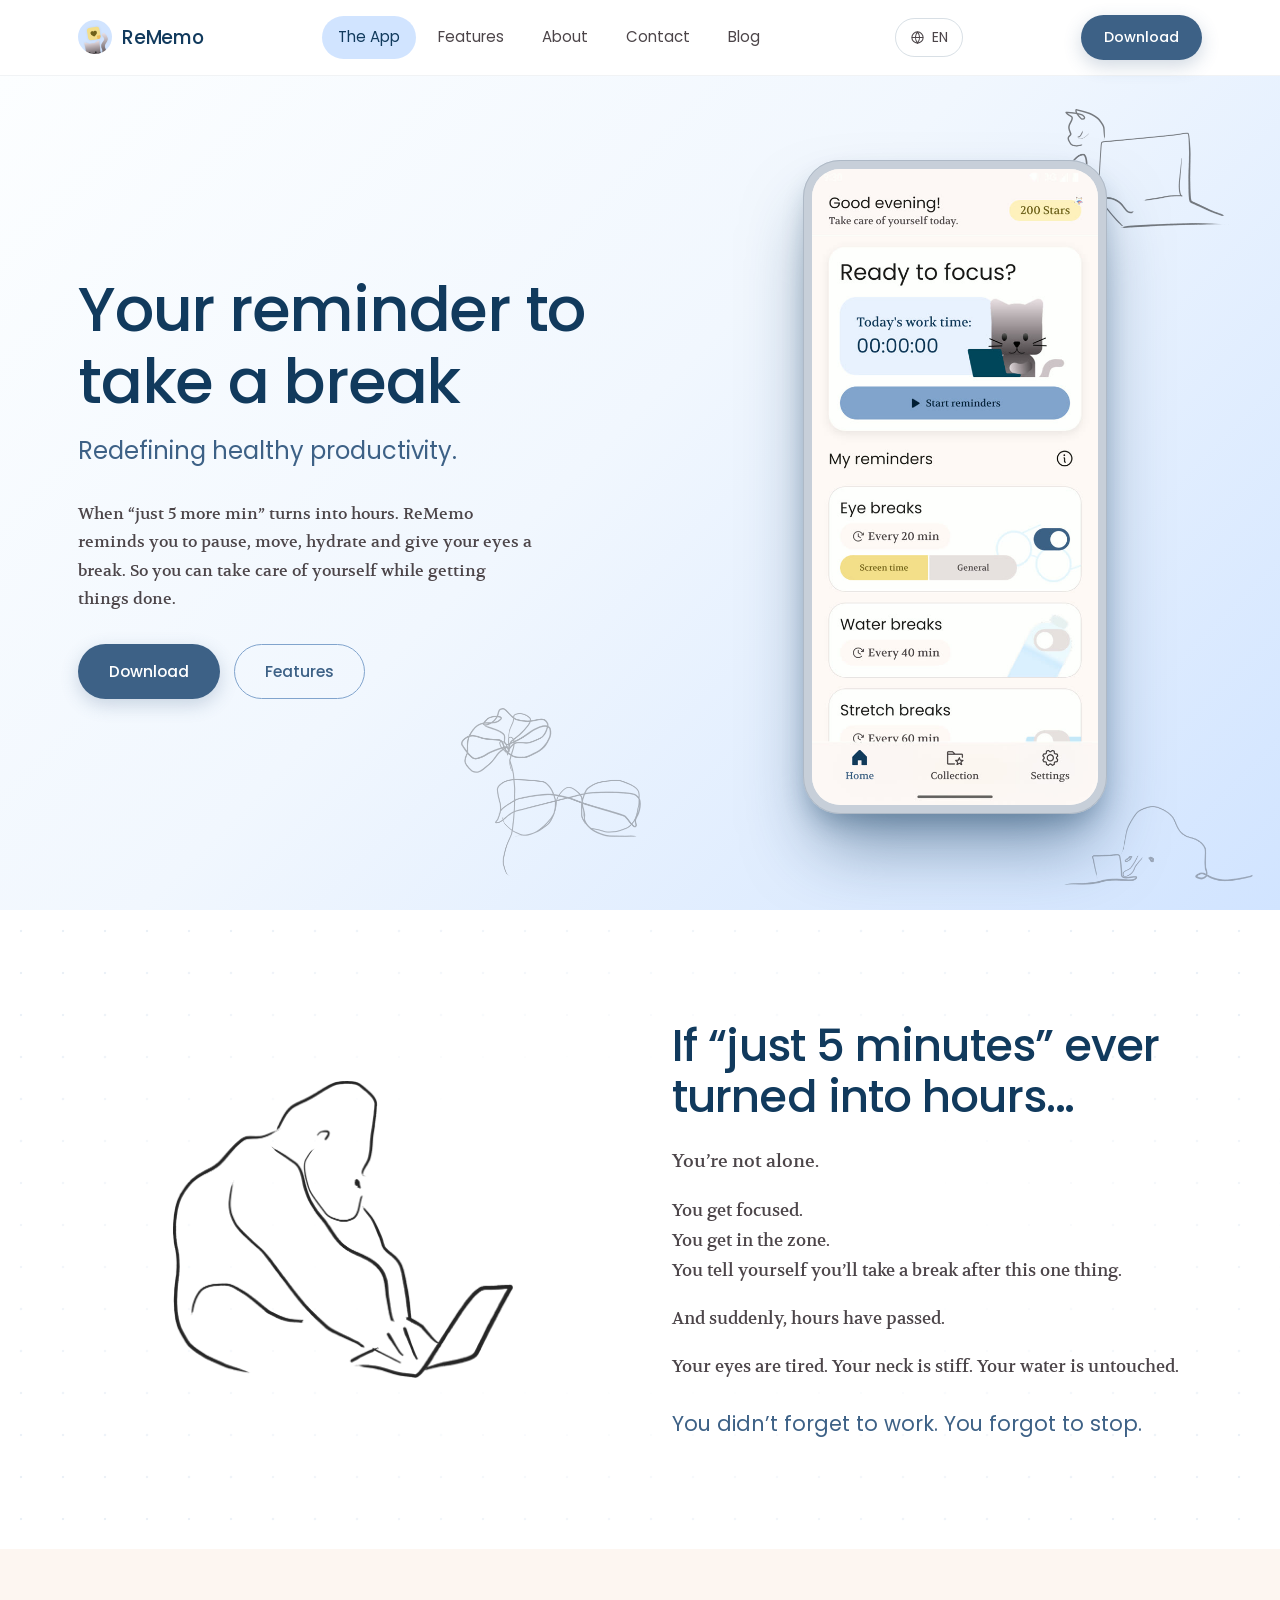
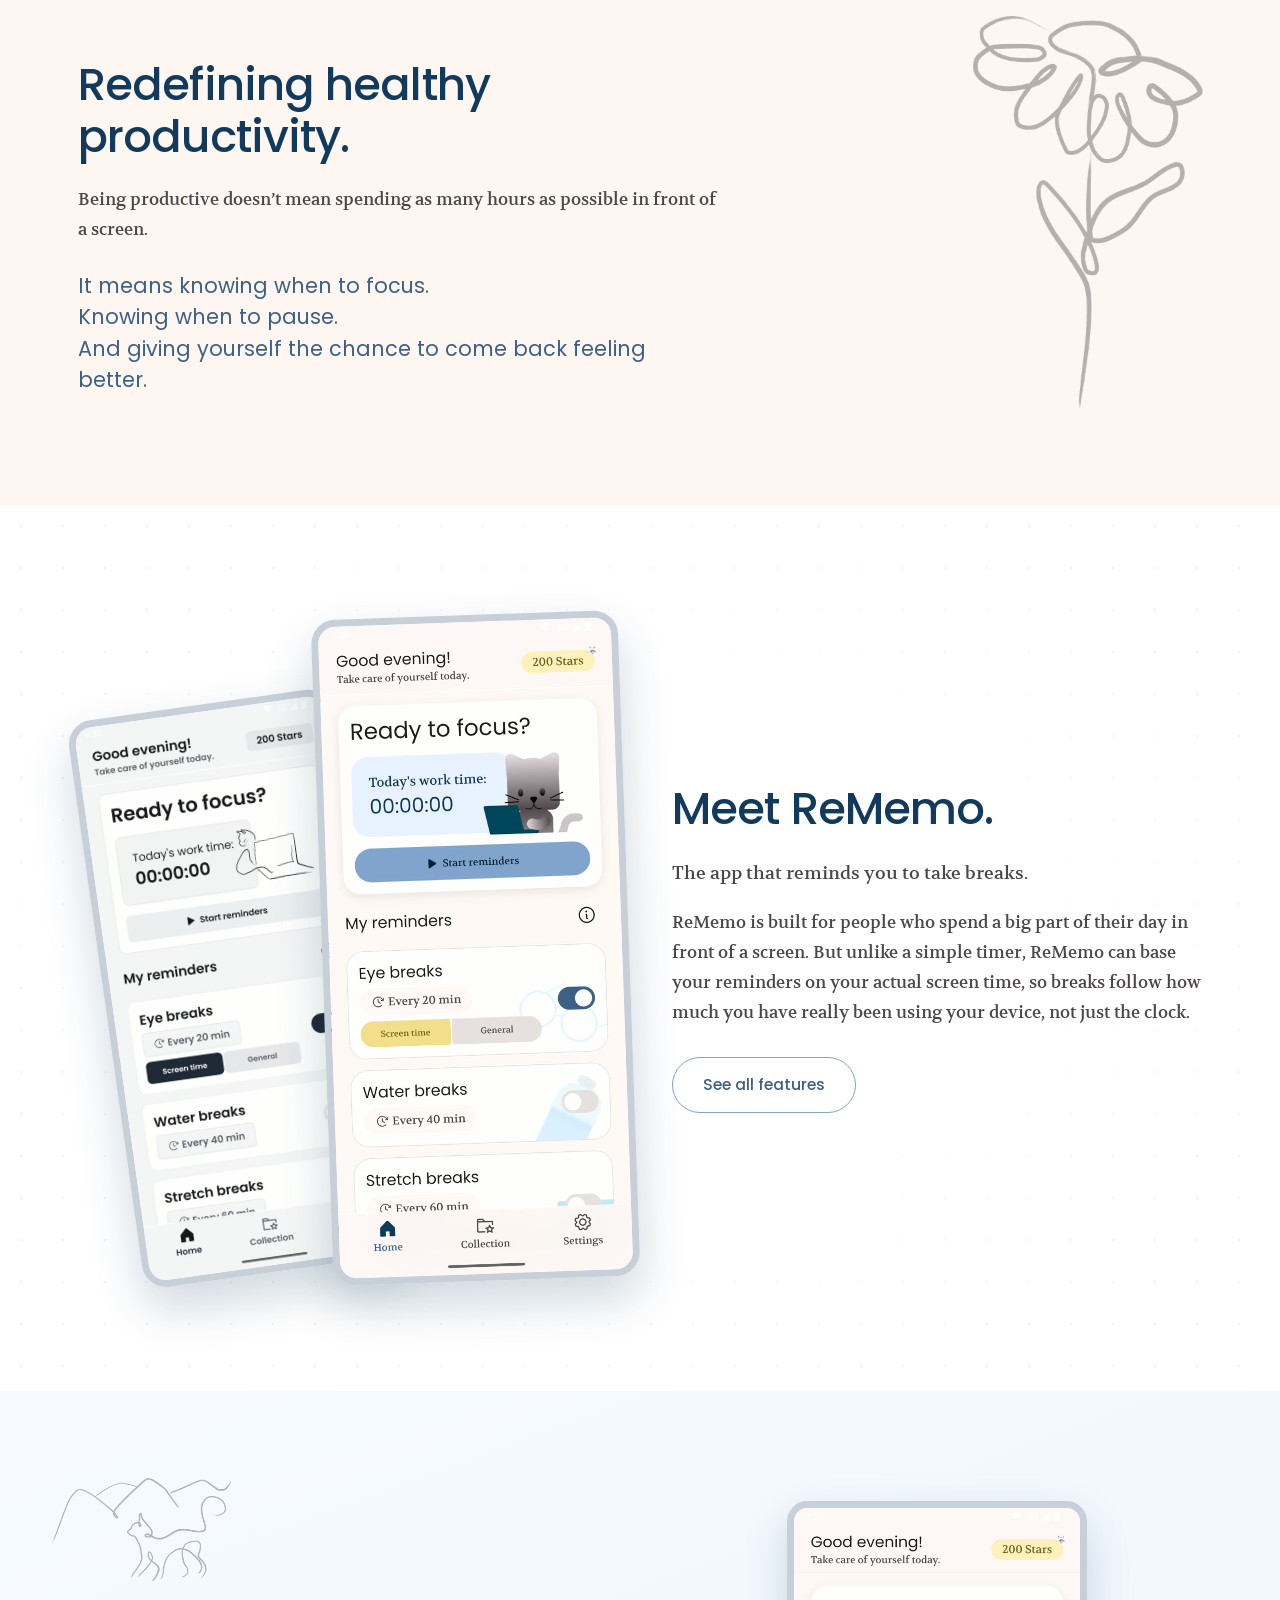
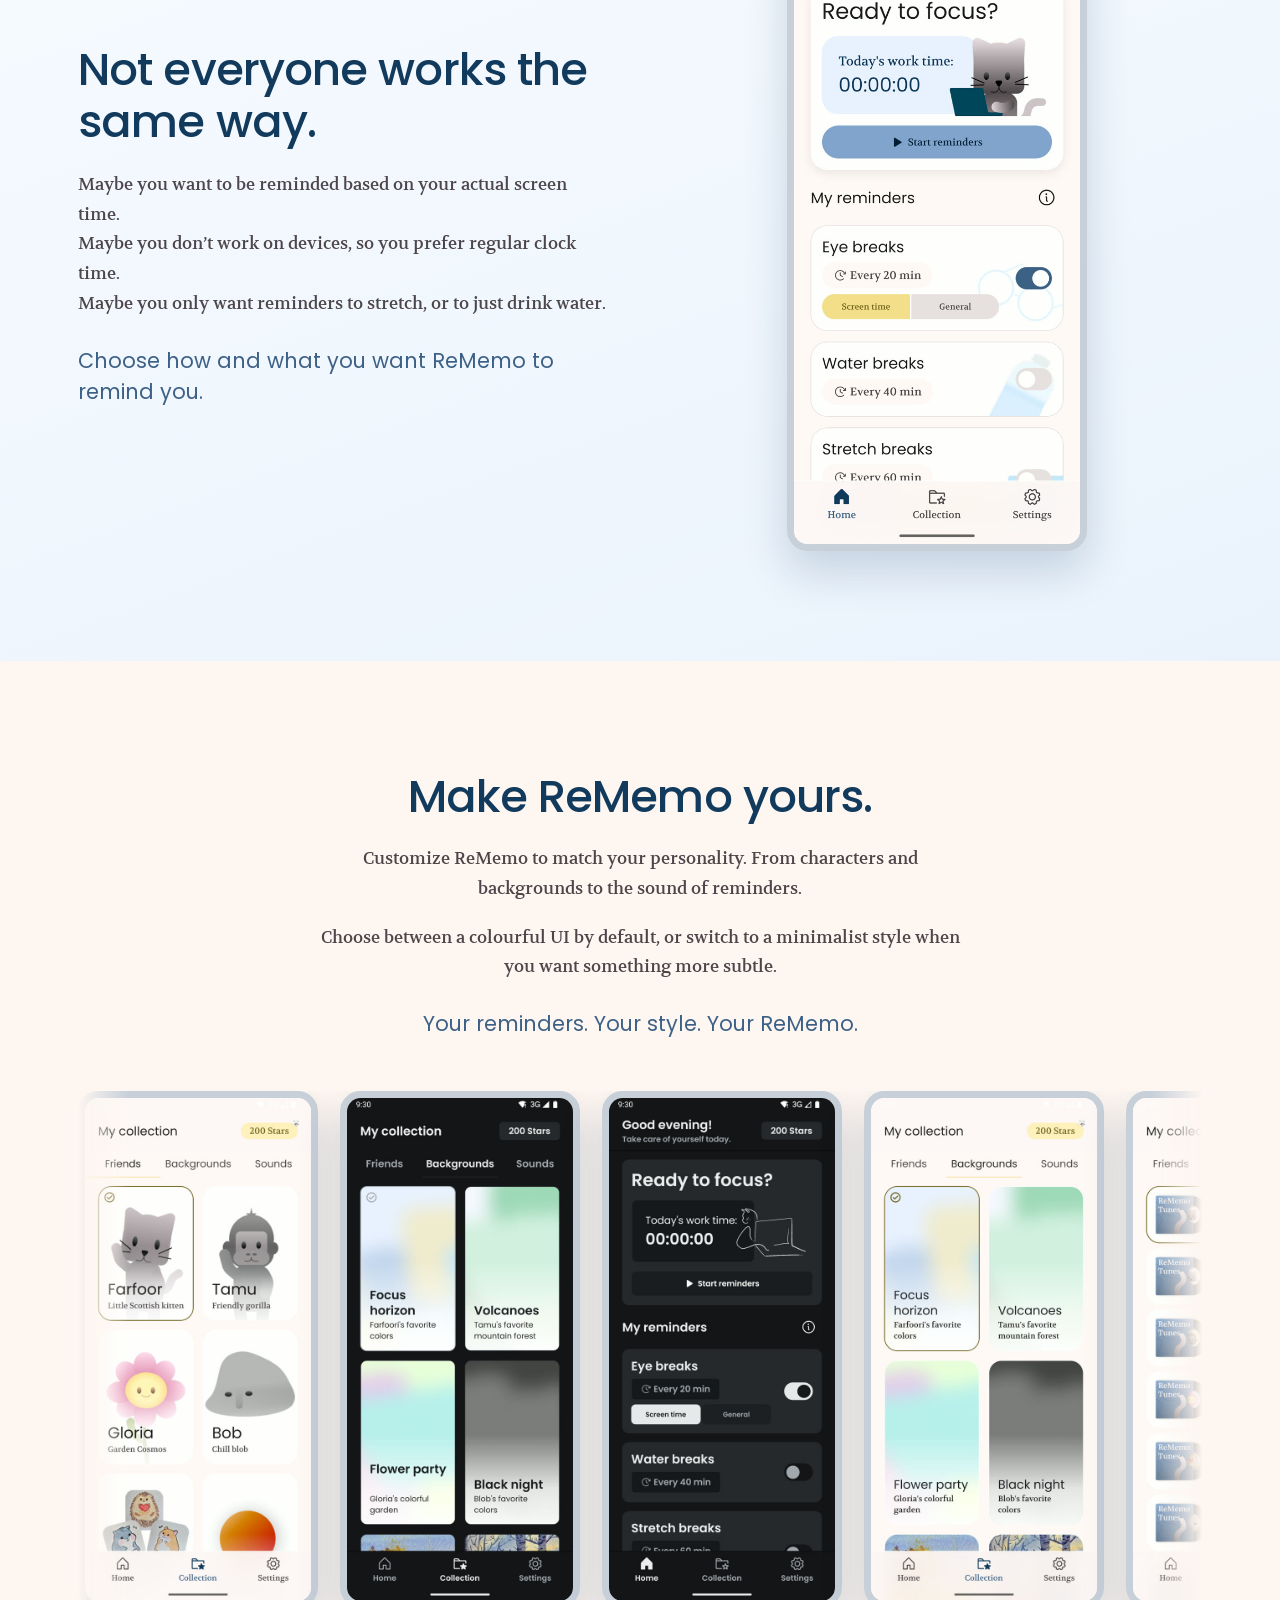
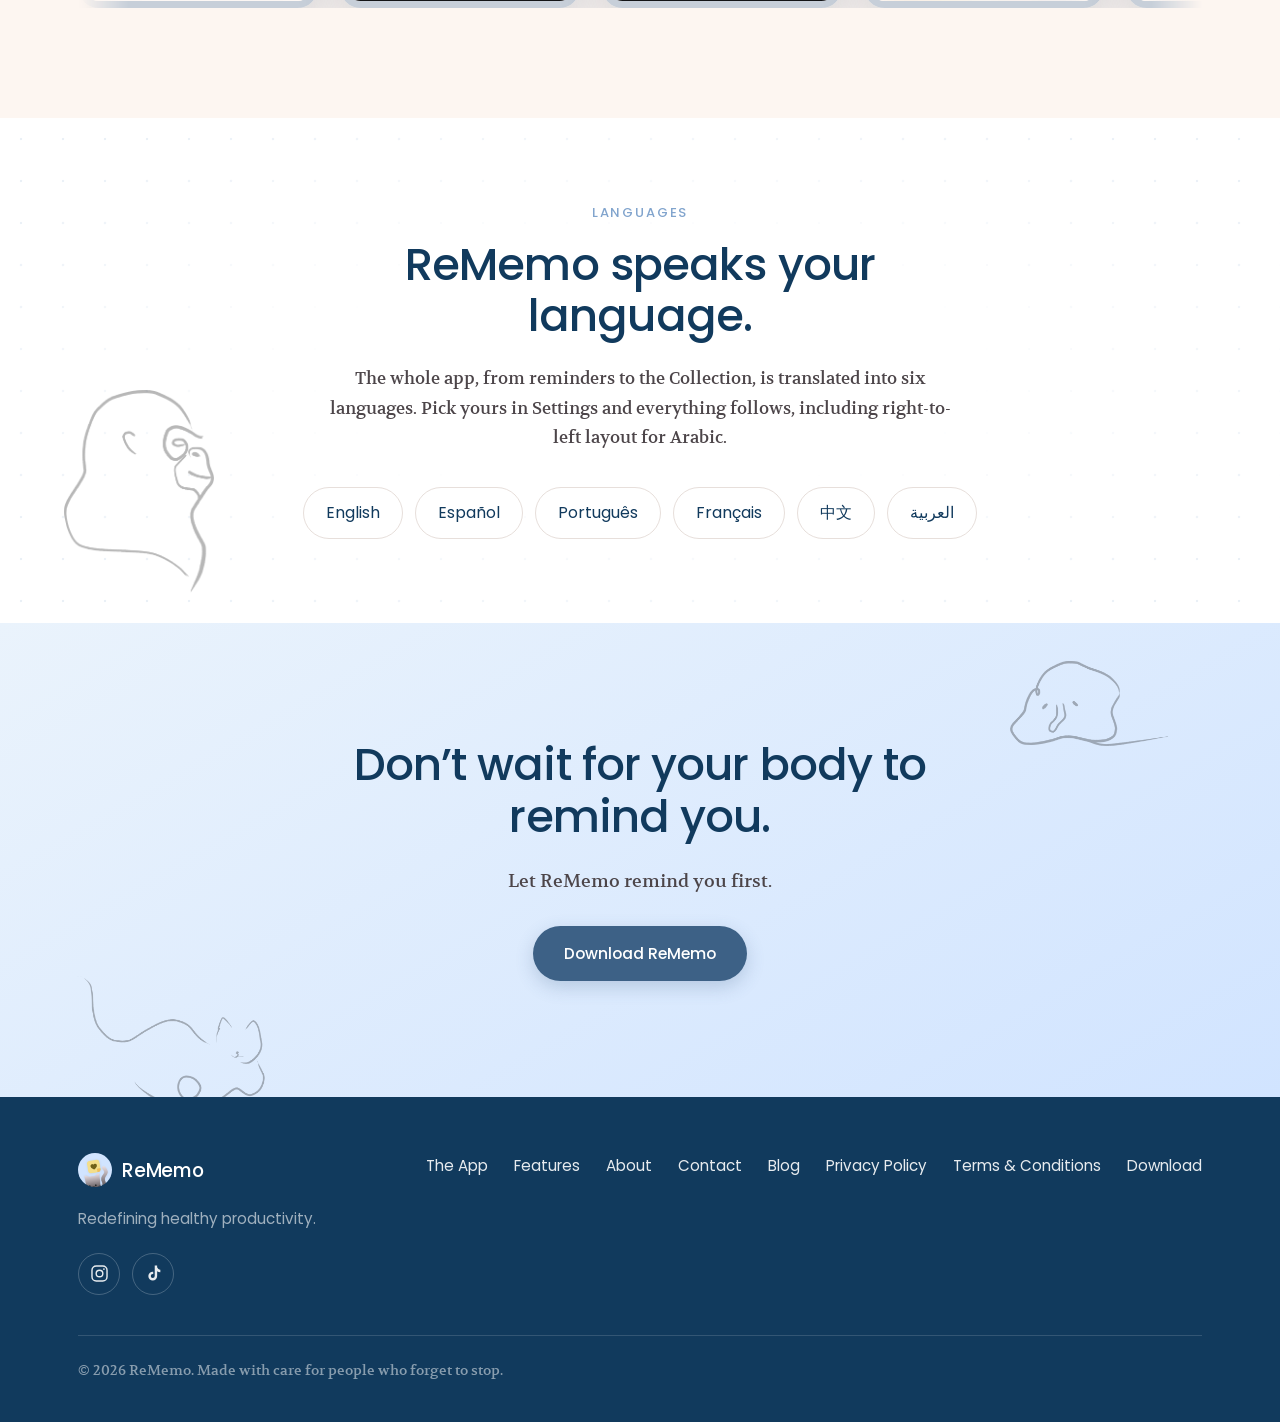
==== commit 302b1257: "Translate the blog, fix the legal rendering, and make the rails loop properly The legal pages alread" ====
--- a/index.html
+++ b/index.html
@@ -33,8 +33,6 @@
         <li><a data-i18n="nav.blog" href="blog.html">Blog</a></li>
         <li class="nav__cta-mobile">
           <a data-i18n="nav.download" href="https://play.google.com/store/apps/details?id=com.rememo.app">Download</a>
-        <a data-i18n="legal.privacyTitle" href="privacy.html">Privacy Policy</a>
-        <a data-i18n="legal.termsTitle" href="terms.html">Terms &amp; Conditions</a>
         </li>
       </ul>
     </nav>
@@ -299,6 +297,8 @@
         <a data-i18n="a.eyebrow" href="about.html">About</a>
         <a data-i18n="c.eyebrow" href="contact.html">Contact</a>
         <a data-i18n="nav.blog" href="blog.html">Blog</a>
+        <a data-i18n="legal.privacyTitle" href="privacy.html">Privacy Policy</a>
+        <a data-i18n="legal.termsTitle" href="terms.html">Terms &amp; Conditions</a>
         <a data-i18n="nav.download" href="https://play.google.com/store/apps/details?id=com.rememo.app">Download</a>
       </nav>
     </div>
--- a/assets/css/style.css
+++ b/assets/css/style.css
@@ -508,14 +508,41 @@
  * for. Selectors are two-deep on purpose: that outranks both the base rules
  * and the phone block, so one declaration covers every width.
  */
-.rail--marquee { overflow: hidden; }
+.rail--marquee {
+  overflow: hidden;
+  /* Both edges dissolve into the section instead of being sliced off by the
+     container. 50px of fade on each side, in the mask rather than an overlaid
+     gradient, so it works over whatever colour the section happens to be. */
+  -webkit-mask-image: linear-gradient(to right, transparent 0, #000 50px, #000 calc(100% - 50px), transparent 100%);
+  mask-image: linear-gradient(to right, transparent 0, #000 50px, #000 calc(100% - 50px), transparent 100%);
+}
 .rail--marquee .rail__track {
   width: max-content;
   justify-content: flex-start;
   /* Slower than the phone rail: the track is twice as long, and the same
      duration would have it sprinting. */
   animation: rail-drift 64s linear infinite;
-}
+  /**
+   * Spacing by margin, not by `gap`, and this is what makes the loop seamless.
+   *
+   * With `gap`, a track of 2N items is 2N images plus 2N-1 gaps, so half of it
+   * is N images plus N-and-a-half gaps - half a gap short of where the copy
+   * begins. Every cycle jumped sideways by ~11px. A trailing margin on each
+   * image makes the track exactly 2N equal cells, and -50% lands the duplicate
+   * precisely where the original started.
+   */
+  gap: 0;
+}
+.rail--marquee .rail__track img { margin-inline-end: 22px; }
+/**
+ * No inline padding on the marquee track.
+ *
+ * The phone rule adds 20px either side, which is 40px the duplicate set does
+ * not account for - measured, the loop jumped 20px every cycle on a phone
+ * while sitting perfectly seamless on desktop. The mask fades the edges now,
+ * so the padding was only ever protecting against the hard cut it replaced.
+ */
+.rail--marquee .rail__track { padding-inline: 0; }
 .rail--marquee .rail__track .dup { display: block; }
 
 @keyframes rail-drift {
@@ -667,6 +694,47 @@
   text-align: center;
 }
 .page-head p { max-width: 620px; margin-inline: auto; }
+
+/**
+ * The hero's warm light, on every other page's opening section.
+ *
+ * Same gradient and same size as .hero__glow, but it roams on its own instead
+ * of following the pointer: there is no hero art here for a cursor to play
+ * against, and a light that only appears on hover would never be seen on a
+ * phone at all. The hero itself is untouched.
+ */
+.page-glow {
+  position: absolute;
+  inset: 0;
+  z-index: 0;
+  pointer-events: none;
+  overflow: hidden;
+}
+.page-glow::before {
+  content: '';
+  position: absolute;
+  left: 50%;
+  top: 50%;
+  width: 600px;
+  height: 600px;
+  margin: -300px 0 0 -300px;
+  background: radial-gradient(
+    circle,
+    rgba(243, 222, 138, 0.92) 0%,
+    rgba(243, 222, 138, 0.55) 32%,
+    rgba(243, 222, 138, 0) 68%
+  );
+  animation: glow-roam 34s ease-in-out infinite;
+}
+
+/* Four corners of a slow loop, eased so it never travels at a constant speed
+   and never quite retraces the same path on the way back. */
+@keyframes glow-roam {
+  0%, 100% { transform: translate(-58%, -30%); }
+  27%      { transform: translate(46%, -14%); }
+  52%      { transform: translate(62%, 26%); }
+  78%      { transform: translate(-24%, 34%); }
+}
 
 /* --------------------------------------------------------------------------
    Closing CTA
@@ -837,6 +905,7 @@
   .phone__b { opacity: 0; }
   .rail__track,
   .rail--marquee .rail__track { animation: none; }
+  .page-glow::before { animation: none; }
   .btn:hover, .card:hover { transform: none; }
 }
 
@@ -903,7 +972,9 @@
 [dir='rtl'] .phone-pair img:last-child { transform: rotate(2deg); }
 [dir='rtl'] .doodle { transform: scaleX(-1); }
 [dir='rtl'] .doodle--float { animation: none; }
-[dir='rtl'] .rail__track { animation-direction: reverse; }
+/* The rail deliberately drifts the same way in Arabic as in English. Mirroring
+   it made the two layouts feel like different pages, and unlike text there is
+   no reading order in a row of screenshots to mirror. */
 
 @media (max-width: 900px) {
   .lang-switch { margin-inline-start: auto; }
@@ -927,6 +998,21 @@
   color: var(--primary);
 }
 .legal p { font-size: 1rem; }
+.legal div[data-i18n] > p:last-child { margin-bottom: 0; }
+.legal ul {
+  margin: 0 0 1.1em;
+  padding-inline-start: 1.25em;
+}
+.legal li { font-size: 1rem; margin-bottom: 0.4em; }
+.legal li:last-child { margin-bottom: 0; }
+
+/* The published date, under the page title. */
+.page-head .meta {
+  font-family: 'Poppins', sans-serif;
+  font-size: 0.9rem;
+  color: var(--body-soft);
+  margin-top: 14px;
+}
 .page-head .note { max-width: 640px; margin-inline: auto; }
 
 /* The translation notice is empty on the English pages. */
@@ -1049,6 +1135,21 @@
 .article__art--row { gap: 26px; flex-wrap: wrap; }
 .article__art--row img { width: min(150px, 36%); }
 
+/**
+ * The four stretch diagrams are not line art like the characters are.
+ *
+ * They are black drawings on a soft WHITE backing - a third of every one of
+ * those files is low-alpha white haze, invisible on a white artboard and the
+ * whole point of the export. `brightness(0)` turns that haze black, and the
+ * exercise disappears inside a grey cloud. Measured: 27-36% solid, 31-35%
+ * haze, against 3% and 1% for a real line drawing. So they are shown as drawn.
+ */
+.article__art--diagram img {
+  filter: none;
+  opacity: 0.92;
+  width: min(210px, 44%);
+}
+
 /* The closing "how ReMemo helps" block, marked off from the article body. */
 .article__cta {
   margin-top: 52px;
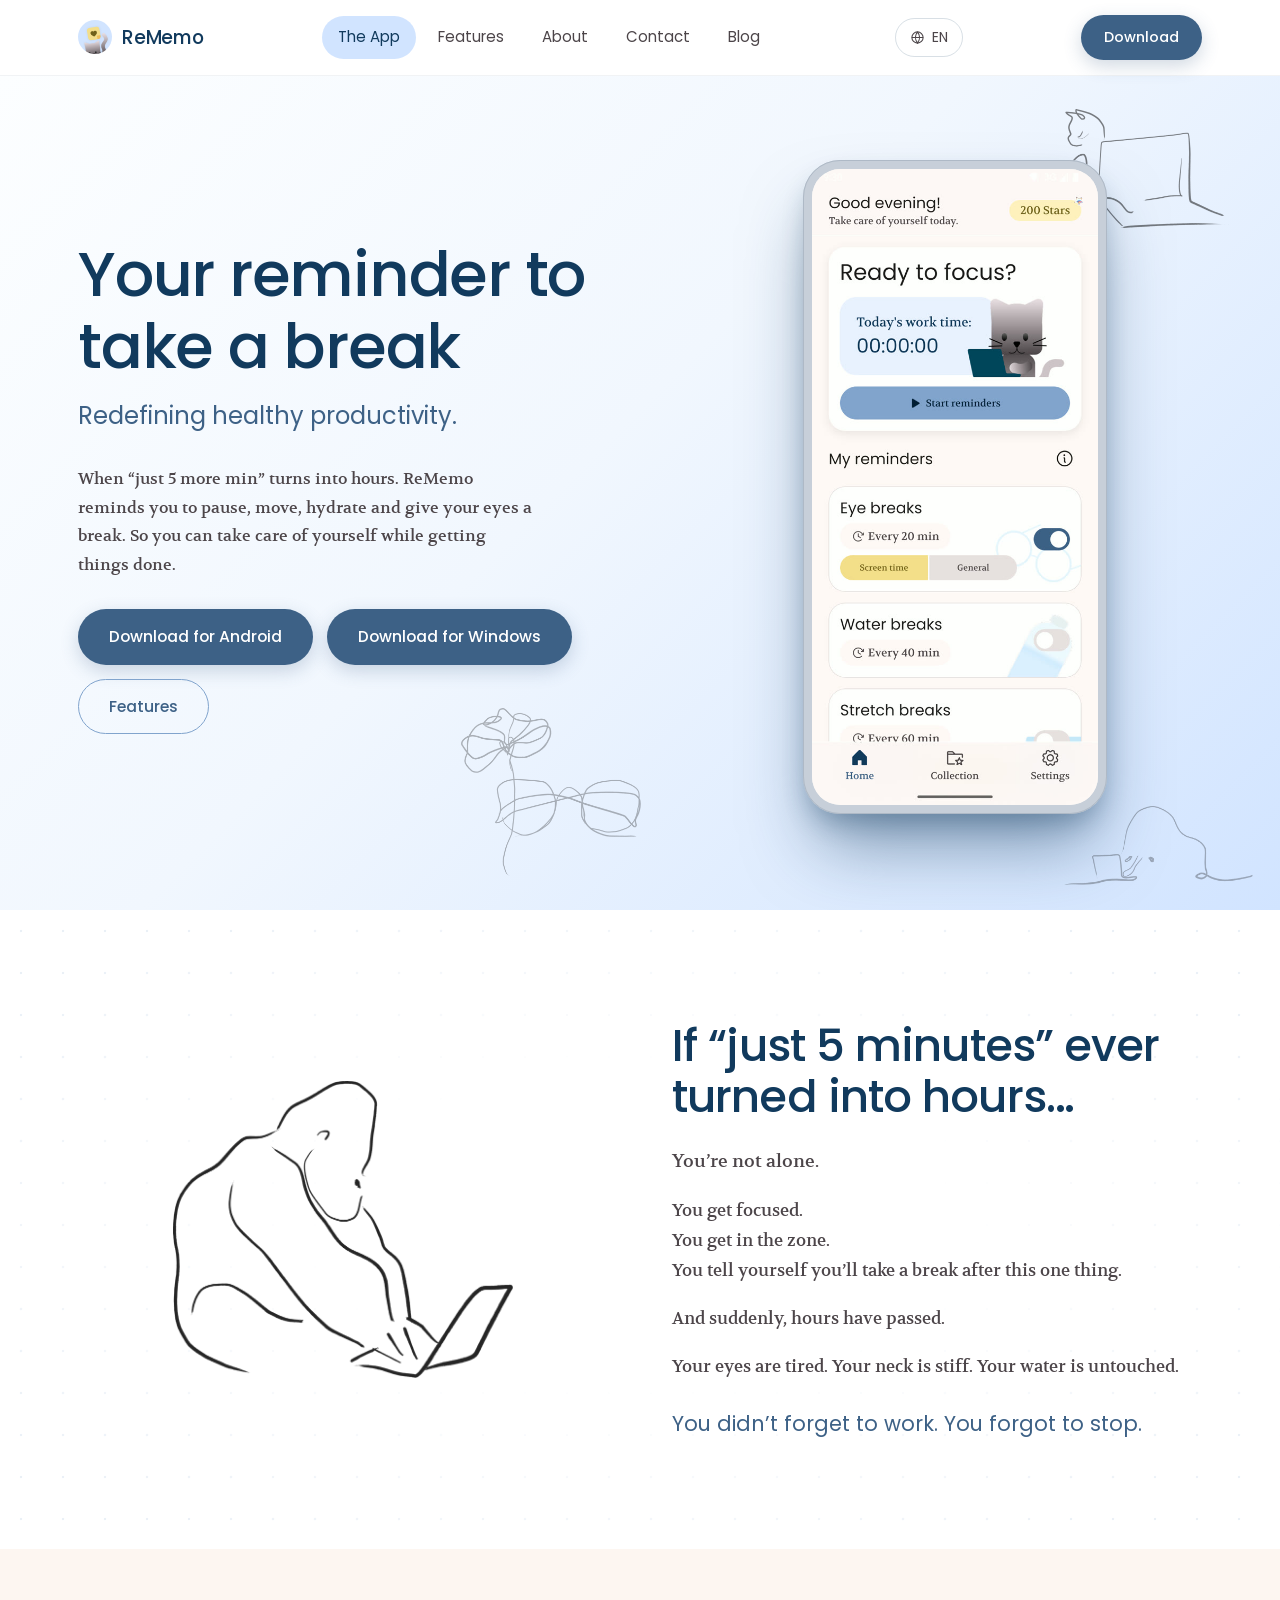
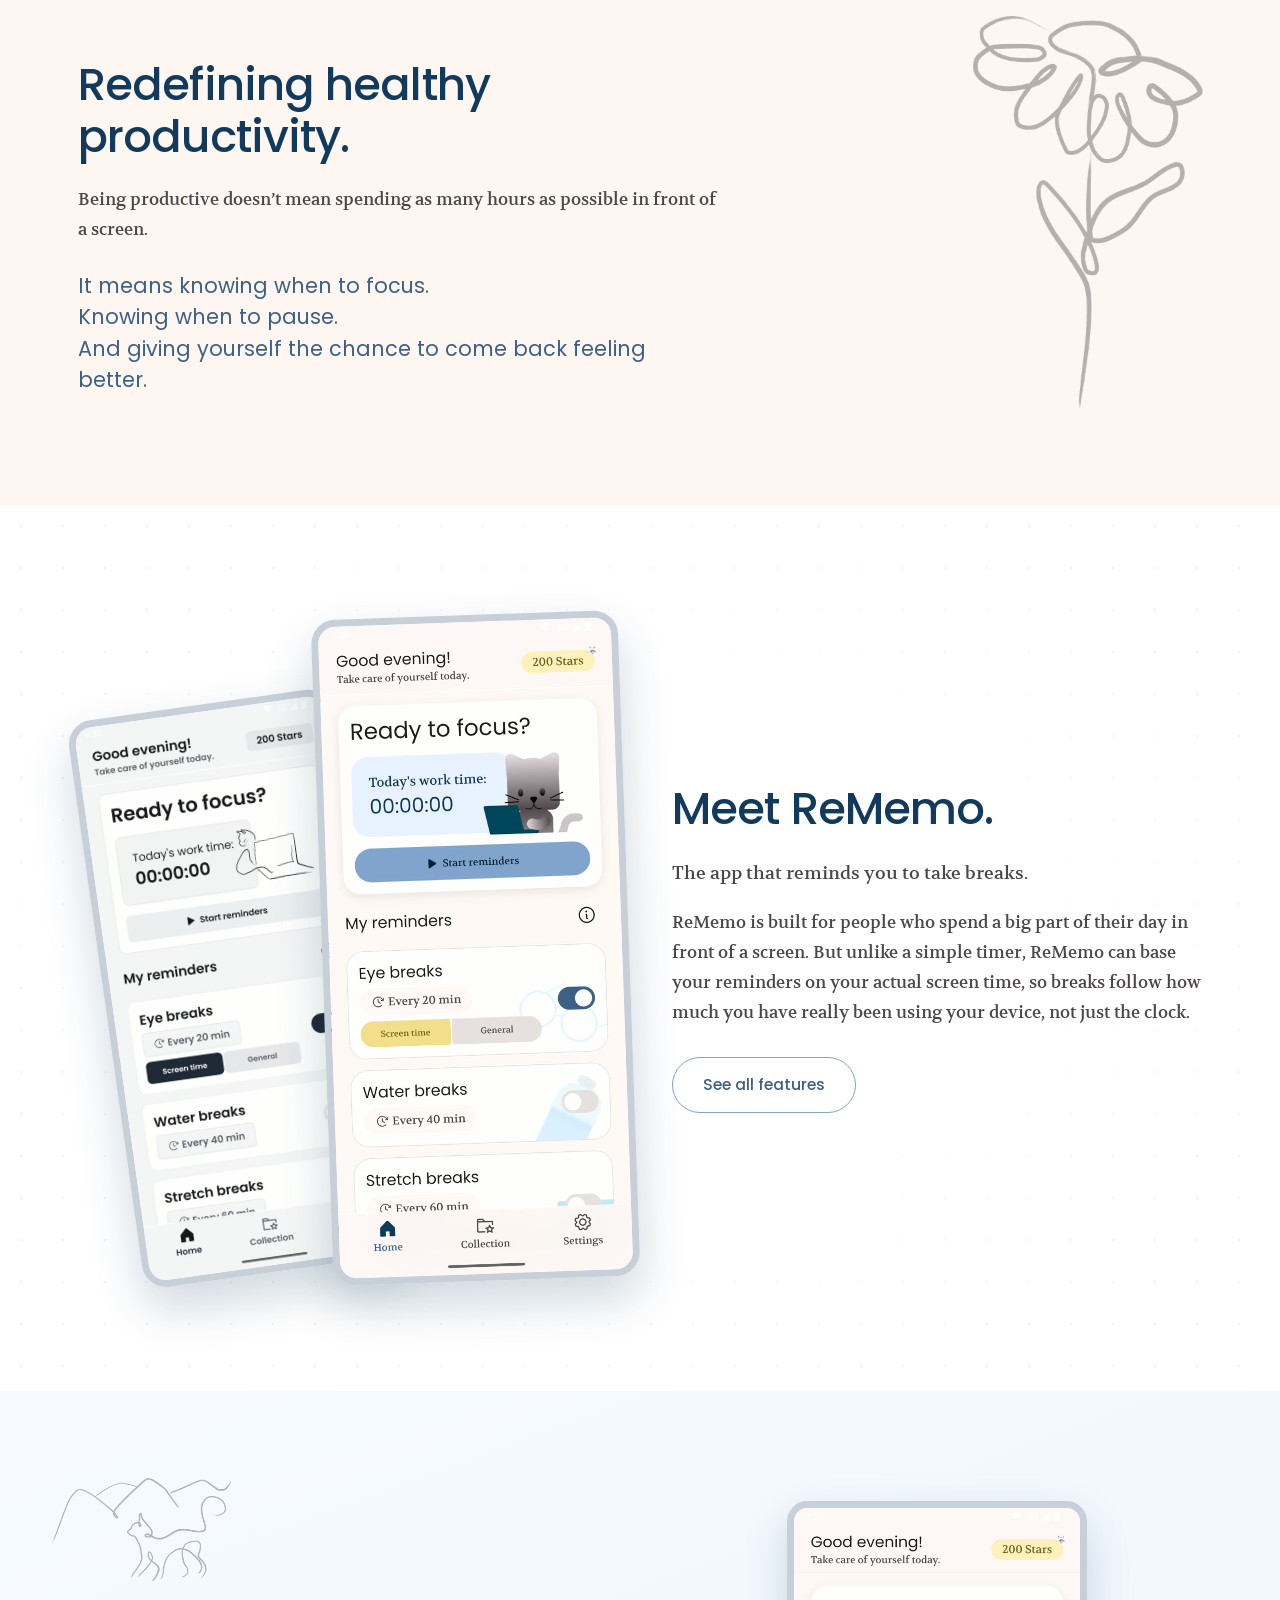
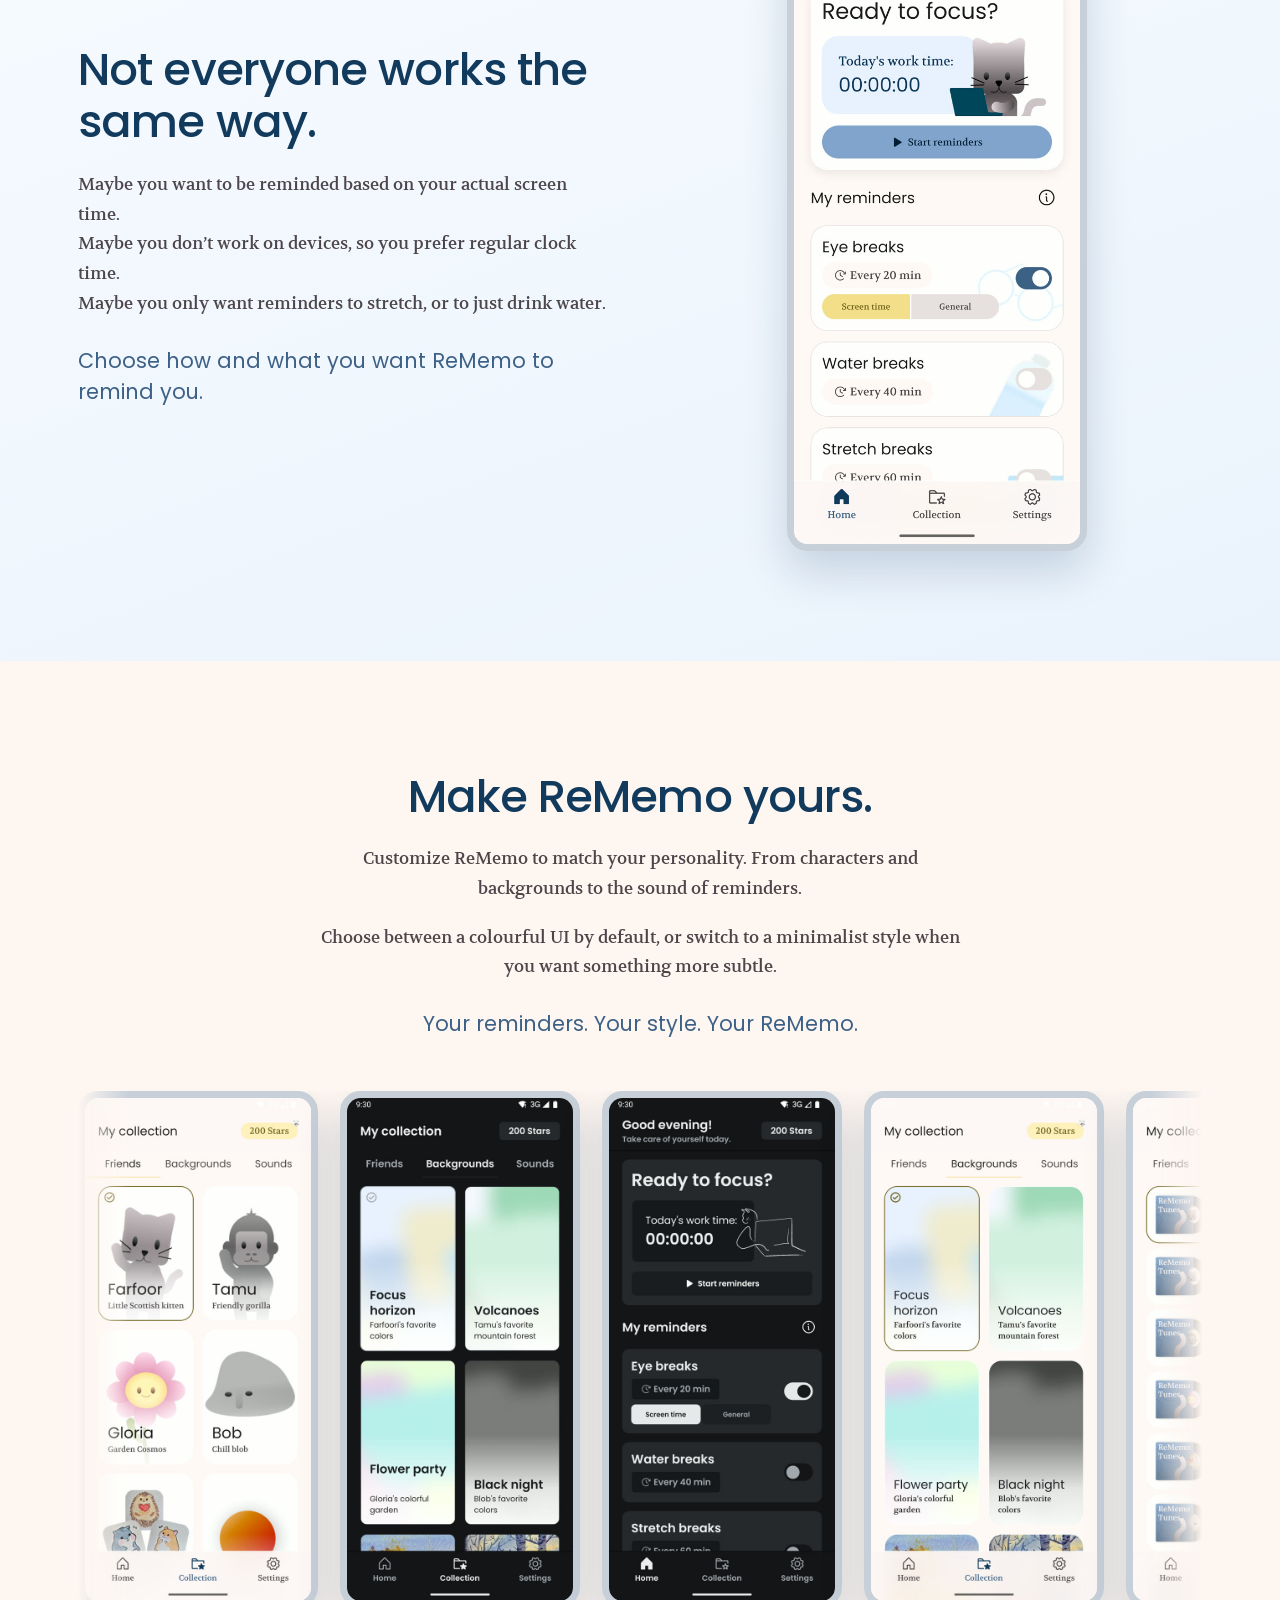
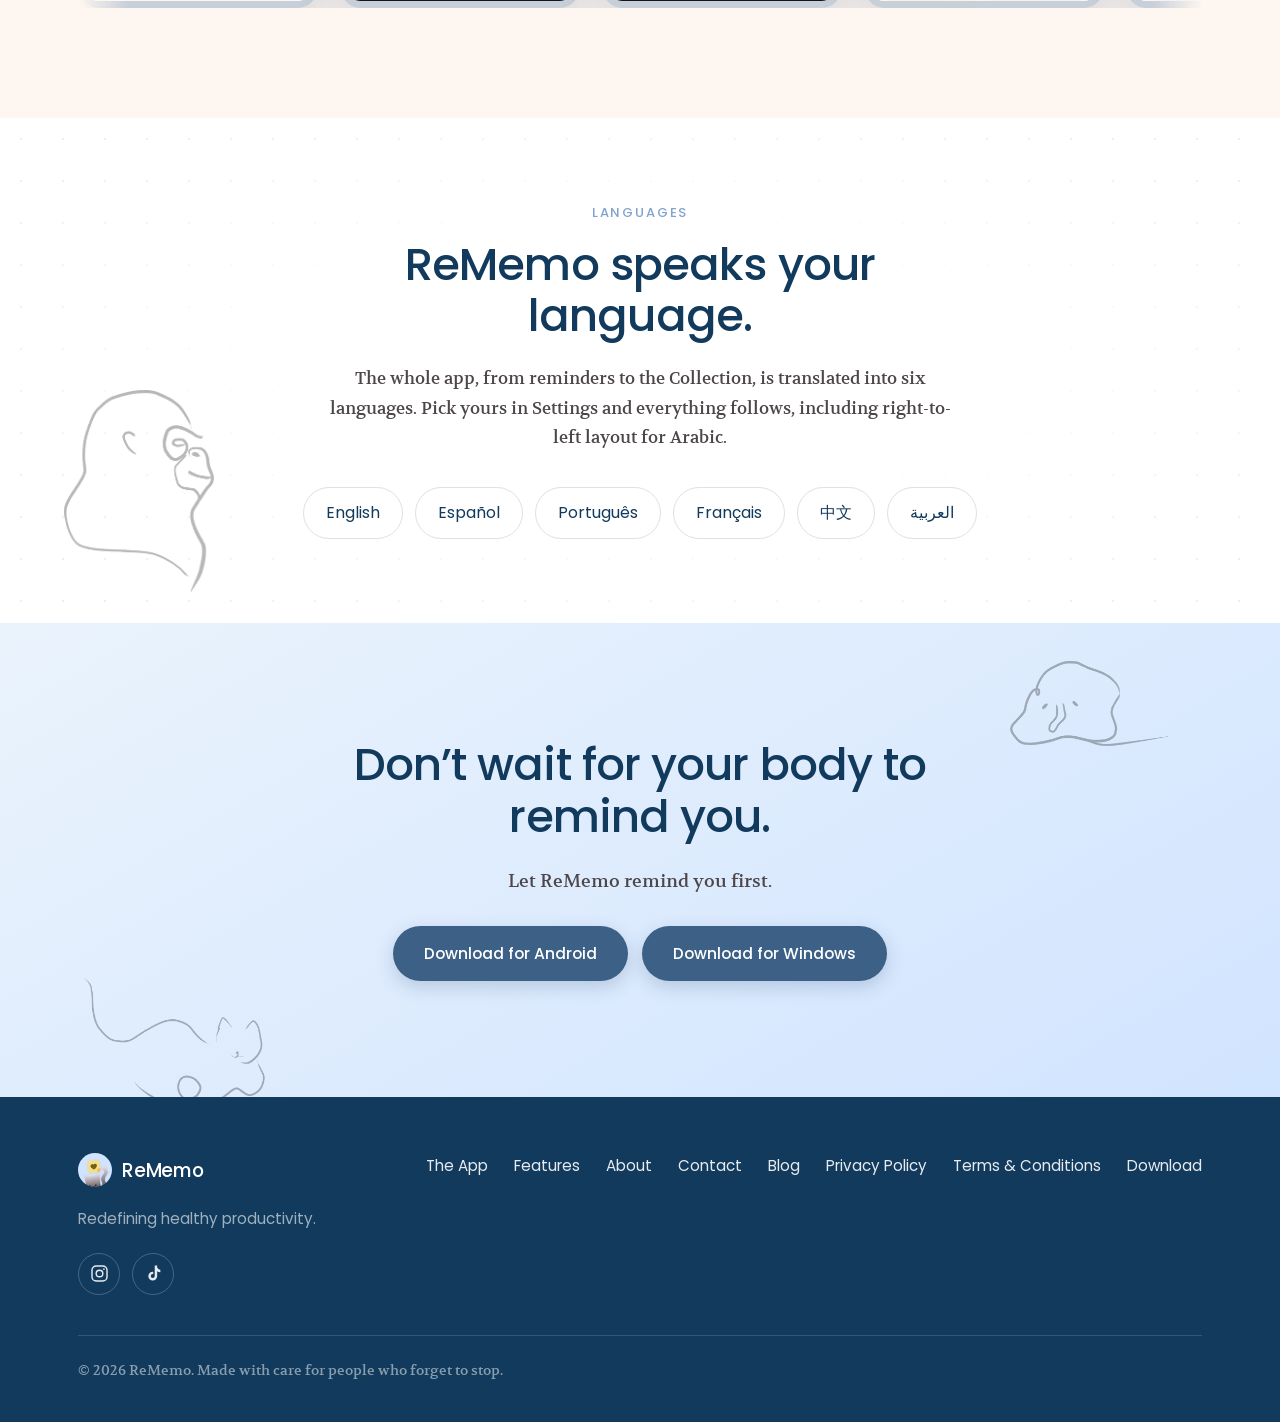
==== commit 0b3fd7ad: "Custom reminder rules join the features; downloads get a Windows button Custom reminder rules are ou" ====
--- a/index.html
+++ b/index.html
@@ -67,7 +67,8 @@
             getting things done.
           </p>
           <div class="btn-row">
-            <a data-i18n="nav.download" class="btn btn--primary" href="https://play.google.com/store/apps/details?id=com.rememo.app">Download</a>
+            <a data-i18n="dl.android" class="btn btn--primary" href="https://play.google.com/store/apps/details?id=com.rememo.app">Download for Android</a>
+            <a data-i18n="dl.windows" class="btn btn--primary" href="https://apps.microsoft.com/detail/9NGDQZP9XQPJ" target="_blank" rel="noopener">Download for Windows</a>
             <a data-i18n="nav.features" class="btn btn--ghost" href="features.html">Features</a>
           </div>
         </div>
@@ -256,7 +257,8 @@
           Let ReMemo remind you first.
         </p>
         <div class="btn-row" style="justify-content: center;">
-          <a data-i18n="cta.btn" class="btn btn--primary" href="https://play.google.com/store/apps/details?id=com.rememo.app">Download ReMemo</a>
+          <a data-i18n="dl.android" class="btn btn--primary" href="https://play.google.com/store/apps/details?id=com.rememo.app">Download for Android</a>
+          <a data-i18n="dl.windows" class="btn btn--primary" href="https://apps.microsoft.com/detail/9NGDQZP9XQPJ" target="_blank" rel="noopener">Download for Windows</a>
         </div>
       </div>
     </div>
@@ -297,8 +299,8 @@
         <a data-i18n="a.eyebrow" href="about.html">About</a>
         <a data-i18n="c.eyebrow" href="contact.html">Contact</a>
         <a data-i18n="nav.blog" href="blog.html">Blog</a>
-        <a data-i18n="legal.privacyTitle" href="privacy.html">Privacy Policy</a>
-        <a data-i18n="legal.termsTitle" href="terms.html">Terms &amp; Conditions</a>
+        <a data-i18n="legal.privacyTitle" href="https://sterbenxss.github.io/rememo-legal/privacy.html" target="_blank" rel="noopener">Privacy Policy</a>
+        <a data-i18n="legal.termsTitle" href="https://sterbenxss.github.io/rememo-legal/terms.html" target="_blank" rel="noopener">Terms &amp; Conditions</a>
         <a data-i18n="nav.download" href="https://play.google.com/store/apps/details?id=com.rememo.app">Download</a>
       </nav>
     </div>
--- a/assets/css/style.css
+++ b/assets/css/style.css
@@ -510,6 +510,20 @@
  */
 .rail--marquee {
   overflow: hidden;
+  /**
+   * The rail is laid out left-to-right whatever the page direction is.
+   *
+   * This has to sit on the rail, not on the track inside it: `direction`
+   * governs how a box lays out its children, and the track is a max-content
+   * box overflowing its parent, so it is the PARENT that decides which edge it
+   * is pinned to. Under rtl the track hung off the right edge and overflowed
+   * leftwards while the animation still translated it further left, so the
+   * right-hand side emptied out a little more every second and the loop looked
+   * like it had stopped. Measured: the uncovered edge grew to 1578px by the
+   * end of one cycle. Screenshots have no reading order to mirror, so pinning
+   * the whole rail to LTR is both the fix and the intended behaviour.
+   */
+  direction: ltr;
   /* Both edges dissolve into the section instead of being sliced off by the
      container. 50px of fade on each side, in the mask rather than an overlaid
      gradient, so it works over whatever colour the section happens to be. */
@@ -1128,8 +1142,11 @@
   margin: 42px 0;
 }
 .article__art img {
-  width: min(230px, 62%);
-  opacity: 0.5;
+  width: min(260px, 66%);
+  /* 0.5 was the decorative weight used for the doodles in the page margins.
+     These sit in the reading column and are meant to be looked at, and at that
+     weight a single-line drawing reads as a smudge. */
+  opacity: 0.72;
   filter: brightness(0) saturate(100%);
 }
 .article__art--row { gap: 26px; flex-wrap: wrap; }
